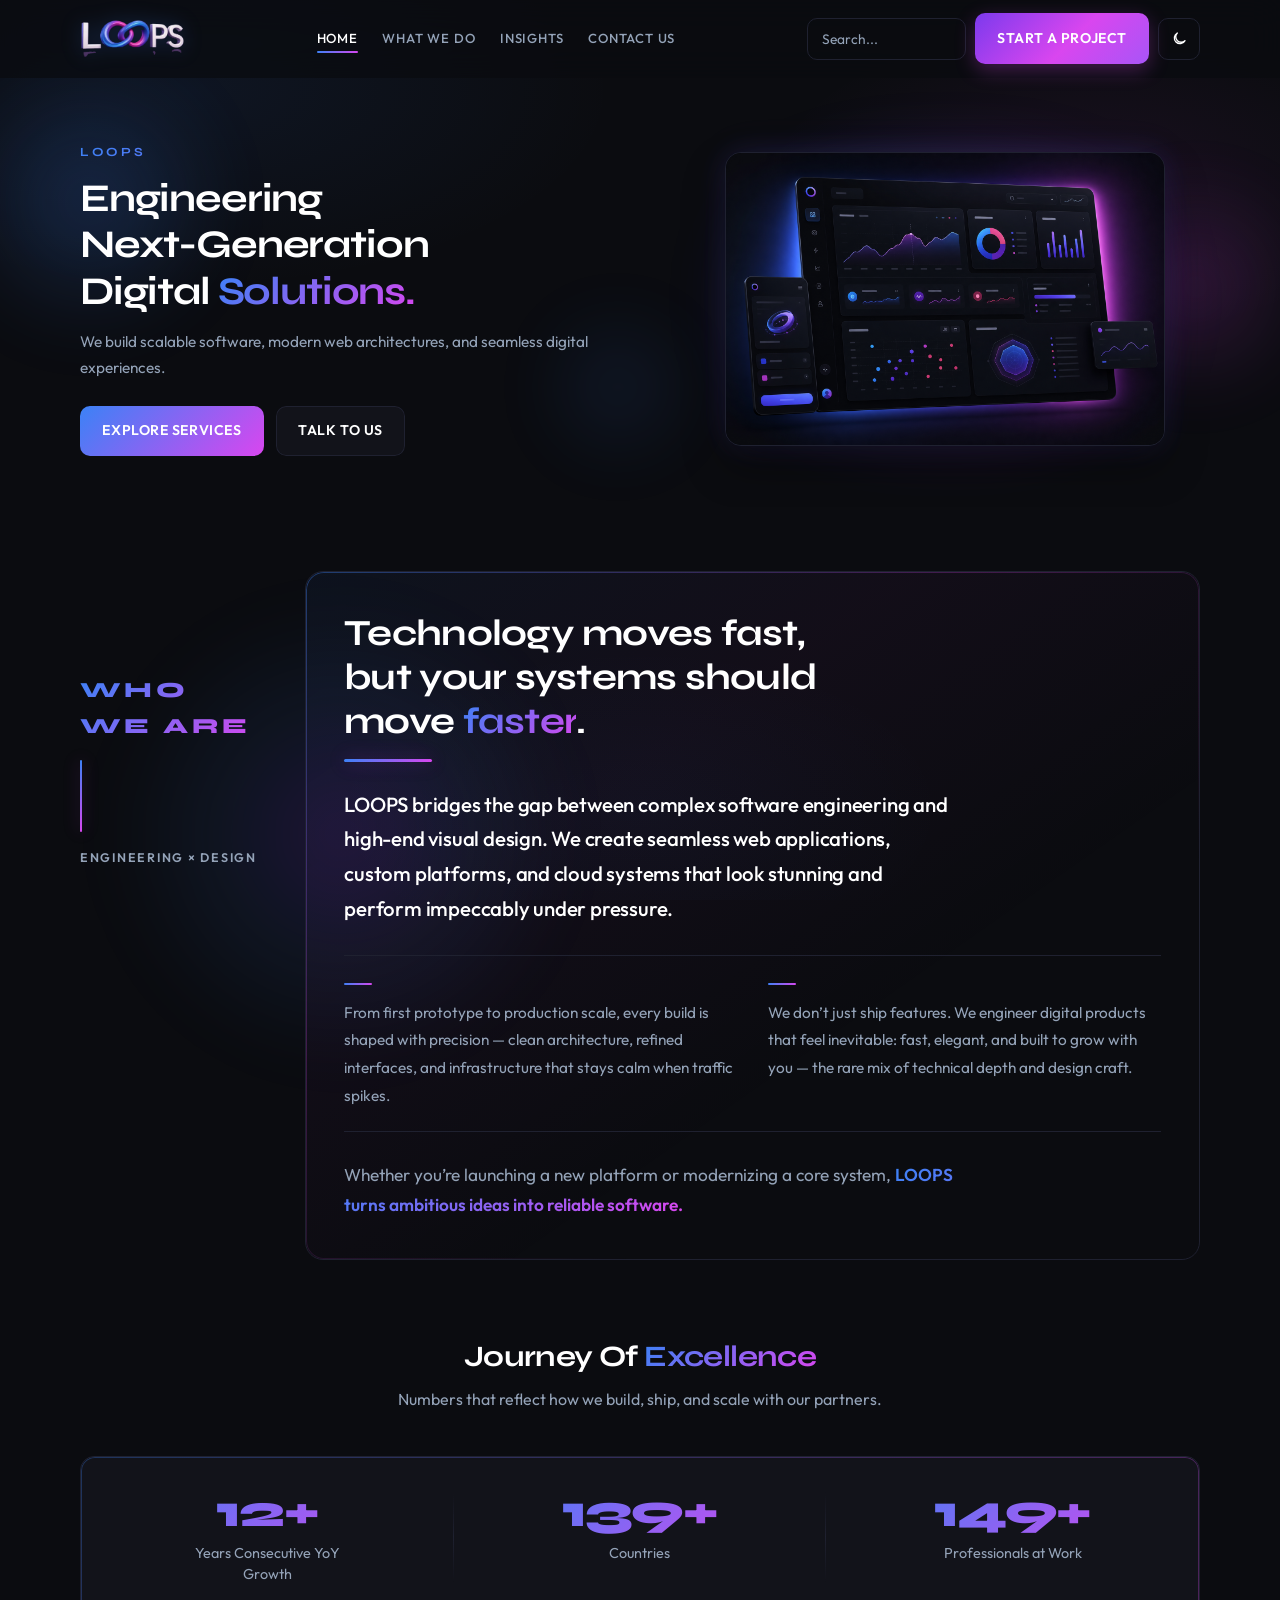
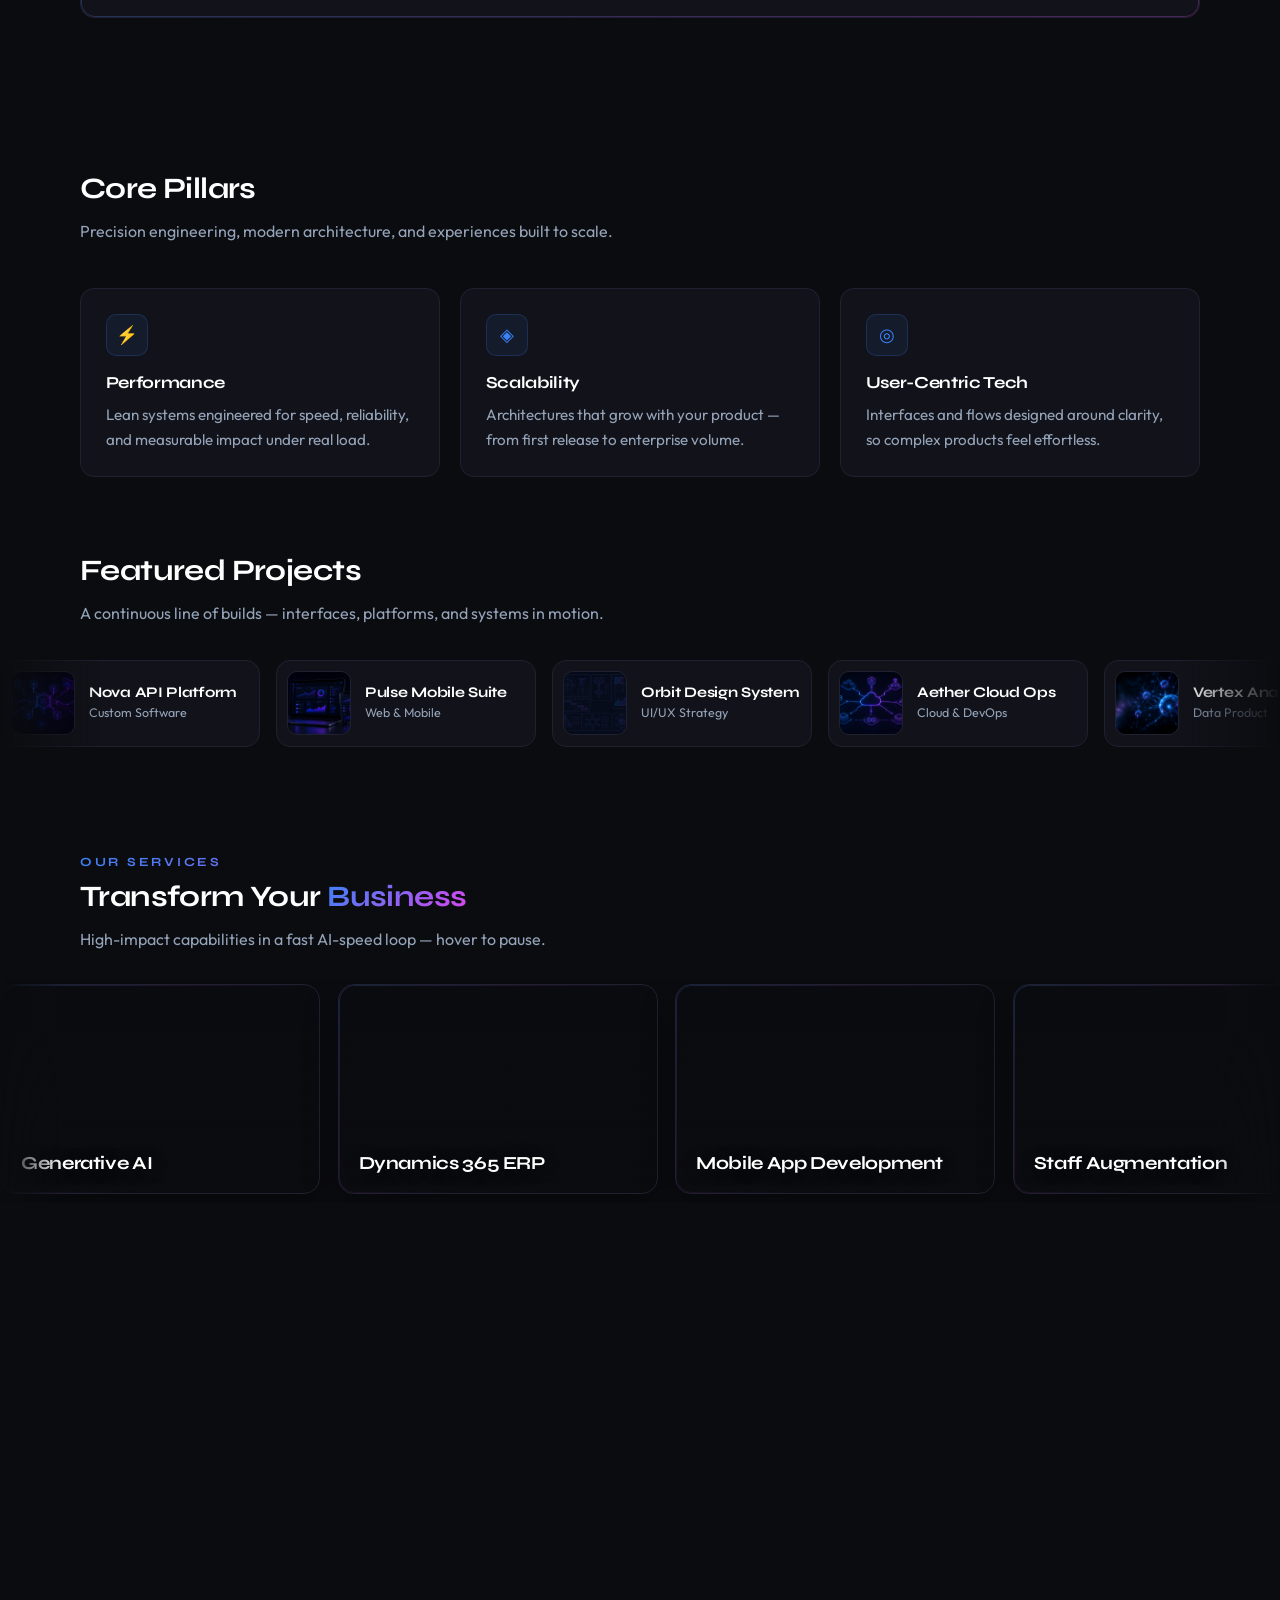
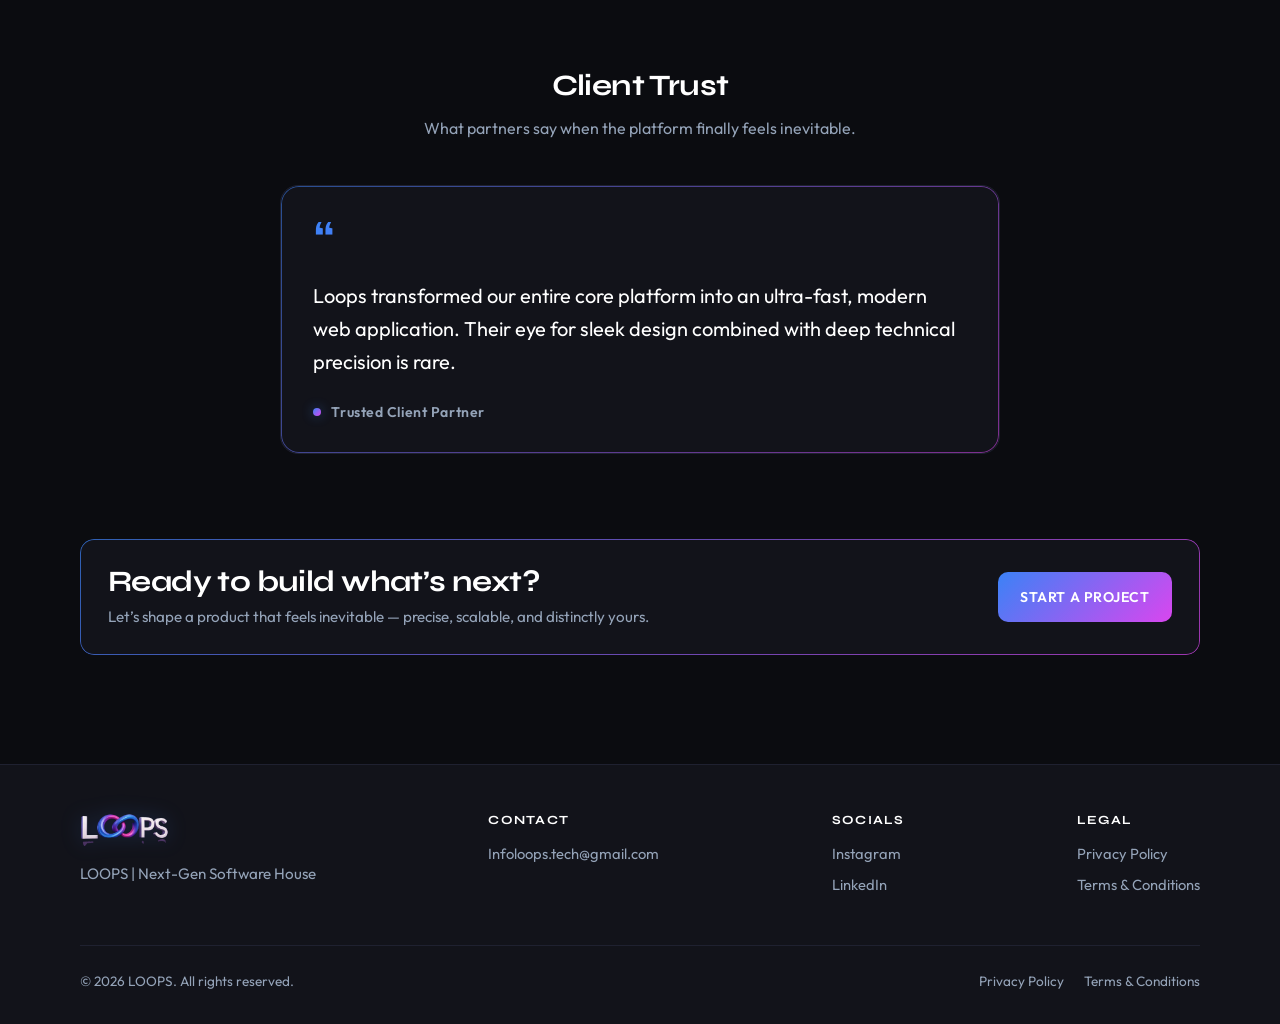
==== index.html @ 1c2f00d0 "Initial commit: LOOPS website with brand UI, pages, and assets. Co-authored-by: Cursor <cursoragent@" ====
<!DOCTYPE html>
<html lang="en">
<head>
  <meta charset="UTF-8" />
  <meta name="viewport" content="width=device-width, initial-scale=1.0" />
  <title>LOOPS | Next-Gen Software House</title>
  <meta name="description" content="LOOPS builds scalable software, modern web architectures, and seamless digital experiences." />
  <link rel="stylesheet" href="css/styles.css" />
  <link rel="icon" href="assets/logo.png?v=2" type="image/png" />
  <script>
    try { if (localStorage.getItem('loops-theme') === 'light') document.documentElement.setAttribute('data-theme', 'light'); } catch (e) {}
  </script>
</head>
<body class="page-home">
  <header class="site-header">
    <div class="nav-inner">
      <a class="logo" href="index.html" aria-label="LOOPS home">
        <img src="assets/logo.png?v=2" alt="LOOPS" />
      </a>
      <nav class="nav-links" aria-label="Primary">
        <a href="index.html" class="active">Home</a>
        <a href="what-we-do.html">What We Do</a>
        <a href="insights.html">Insights</a>
        <a href="contact.html">Contact Us</a>
      </nav>
      <div class="nav-cta">
        <form class="nav-search" role="search" action="insights.html" method="get">
          <label class="visually-hidden" for="site-search">Search</label>
          <input id="site-search" type="search" name="q" placeholder="Search..." autocomplete="off" />
        </form>
        <a class="btn btn-ghost" href="contact.html">Start a Project</a>
        <button class="theme-toggle" type="button" aria-label="Switch color mode" title="Toggle light / dark">
          <span class="theme-icon theme-icon-moon" aria-hidden="true">
            <svg width="16" height="16" viewBox="0 0 24 24" fill="none"><path d="M21 14.5A8.5 8.5 0 1 1 9.5 3a7 7 0 0 0 11.5 11.5Z" stroke="currentColor" stroke-width="2" stroke-linejoin="round"/></svg>
          </span>
          <span class="theme-icon theme-icon-sun" aria-hidden="true">
            <svg width="16" height="16" viewBox="0 0 24 24" fill="none"><circle cx="12" cy="12" r="4" stroke="currentColor" stroke-width="2"/><path d="M12 2v2M12 20v2M4.9 4.9l1.4 1.4M17.7 17.7l1.4 1.4M2 12h2M20 12h2M4.9 19.1l1.4-1.4M17.7 6.3l1.4-1.4" stroke="currentColor" stroke-width="2" stroke-linecap="round"/></svg>
          </span>
        </button>
      </div>
      <button class="nav-toggle" type="button" aria-label="Open menu" aria-expanded="false">
        <span></span><span></span><span></span>
      </button>
    </div>
  </header>

  <main>
    <section class="hero home-hero">
      <div class="hero-orbs" aria-hidden="true">
        <span class="orb orb-a"></span>
        <span class="orb orb-b"></span>
        <span class="orb orb-c"></span>
      </div>

      <div class="container hero-grid">
        <div class="hero-copy">
          <p class="brand-mark anim-item" data-delay="0">LOOPS</p>
          <h1 class="hero-title" aria-label="Engineering Next-Generation Digital Solutions.">
            <span class="line"><span class="word">Engineering</span></span>
            <span class="line"><span class="word">Next-Generation</span></span>
            <span class="line"><span class="word">Digital</span> <span class="word accent">Solutions.</span></span>
          </h1>
          <p class="lead anim-item" data-delay="520">
            We build scalable software, modern web architectures, and seamless digital experiences.
          </p>
          <div class="hero-actions anim-item" data-delay="640">
            <a class="btn btn-primary" href="what-we-do.html">Explore Services</a>
            <a class="btn btn-ghost" href="contact.html">Talk to Us</a>
          </div>
        </div>

        <div class="hero-visual anim-item" data-delay="280" data-float>
          <div class="hero-glow" aria-hidden="true"></div>
          <video
            class="hero-video"
            src="assets/loops-header.mp4"
            autoplay
            muted
            loop
            playsinline
            poster="assets/hero-home.png"
            aria-label="LOOPS product showcase video"
          ></video>
        </div>
      </div>
    </section>

    <section class="section home-intro">
      <div class="intro-glow" aria-hidden="true"></div>
      <div class="container">
        <div class="intro-layout">
          <aside class="intro-side reveal-intro" data-intro="0">
            <p class="intro-eyebrow">Who We Are</p>
            <div class="intro-side-line" aria-hidden="true"></div>
            <p class="intro-side-note">Engineering × Design</p>
          </aside>

          <div class="intro-main reveal-intro" data-intro="1">
            <h2 class="intro-title">
              Technology moves fast, but your systems should move
              <span class="gradient-text">faster</span>.
            </h2>
            <div class="intro-line" aria-hidden="true"></div>

            <p class="intro-lead">
              LOOPS bridges the gap between complex software engineering and high-end visual design.
              We create seamless web applications, custom platforms, and cloud systems that look stunning
              and perform impeccably under pressure.
            </p>

            <div class="intro-split">
              <p>
                From first prototype to production scale, every build is shaped with precision —
                clean architecture, refined interfaces, and infrastructure that stays calm when traffic spikes.
              </p>
              <p>
                We don’t just ship features. We engineer digital products that feel inevitable: fast, elegant,
                and built to grow with you — the rare mix of technical depth and design craft.
              </p>
            </div>

            <p class="intro-close">
              Whether you’re launching a new platform or modernizing a core system,
              <em>LOOPS turns ambitious ideas into reliable software.</em>
            </p>
          </div>
        </div>
      </div>
    </section>

    <section class="section home-stats">
      <div class="container">
        <div class="section-head reveal section-head-center">
          <h2>Journey Of <span class="gradient-text">Excellence</span></h2>
          <p>Numbers that reflect how we build, ship, and scale with our partners.</p>
        </div>
        <div class="stats-row reveal">
          <div class="stat">
            <p class="stat-number"><span class="count-up" data-target="12">0</span>+</p>
            <p class="stat-label">Years Consecutive YoY Growth</p>
          </div>
          <div class="stat">
            <p class="stat-number"><span class="count-up" data-target="140">0</span>+</p>
            <p class="stat-label">Countries</p>
          </div>
          <div class="stat">
            <p class="stat-number"><span class="count-up" data-target="150">0</span>+</p>
            <p class="stat-label">Professionals at Work</p>
          </div>
        </div>
      </div>
    </section>

    <section class="section home-pillars">
      <div class="container">
        <div class="section-head reveal">
          <h2>Core Pillars</h2>
          <p>Precision engineering, modern architecture, and experiences built to scale.</p>
        </div>
        <div class="card-grid">
          <article class="card reveal" data-stagger="0">
            <div class="card-icon" aria-hidden="true">⚡</div>
            <h3>Performance</h3>
            <p>Lean systems engineered for speed, reliability, and measurable impact under real load.</p>
          </article>
          <article class="card reveal" data-stagger="1">
            <div class="card-icon" aria-hidden="true">◈</div>
            <h3>Scalability</h3>
            <p>Architectures that grow with your product — from first release to enterprise volume.</p>
          </article>
          <article class="card reveal" data-stagger="2">
            <div class="card-icon" aria-hidden="true">◎</div>
            <h3>User-Centric Tech</h3>
            <p>Interfaces and flows designed around clarity, so complex products feel effortless.</p>
          </article>
        </div>
      </div>
    </section>

    <section class="section home-projects">
      <div class="container">
        <div class="section-head reveal">
          <h2>Featured Projects</h2>
          <p>A continuous line of builds — interfaces, platforms, and systems in motion.</p>
        </div>
      </div>
      <div class="projects-marquee reveal" aria-label="Featured projects scrolling">
        <div class="marquee-track">
          <article class="project-chip">
            <img src="assets/service-software.png" alt="" />
            <div>
              <h3>Nova API Platform</h3>
              <p>Custom Software</p>
            </div>
          </article>
          <article class="project-chip">
            <img src="assets/service-web-mobile.png" alt="" />
            <div>
              <h3>Pulse Mobile Suite</h3>
              <p>Web &amp; Mobile</p>
            </div>
          </article>
          <article class="project-chip">
            <img src="assets/service-uiux.png" alt="" />
            <div>
              <h3>Orbit Design System</h3>
              <p>UI/UX Strategy</p>
            </div>
          </article>
          <article class="project-chip">
            <img src="assets/service-cloud.png" alt="" />
            <div>
              <h3>Aether Cloud Ops</h3>
              <p>Cloud &amp; DevOps</p>
            </div>
          </article>
          <article class="project-chip">
            <img src="assets/service-ai.png" alt="" />
            <div>
              <h3>Vertex Analytics</h3>
              <p>Data Product</p>
            </div>
          </article>
          <article class="project-chip">
            <img src="assets/service-mobile.png" alt="" />
            <div>
              <h3>Lumen Commerce</h3>
              <p>E-commerce OS</p>
            </div>
          </article>
          <article class="project-chip">
            <img src="assets/service-cloud.png" alt="" />
            <div>
              <h3>Signal Hub</h3>
              <p>Realtime Systems</p>
            </div>
          </article>
          <article class="project-chip">
            <img src="assets/hero-home.png" alt="" />
            <div>
              <h3>Forge Dashboard</h3>
              <p>Product UI</p>
            </div>
          </article>

          <!-- duplicate for seamless loop -->
          <article class="project-chip" aria-hidden="true">
            <img src="assets/service-software.png" alt="" />
            <div>
              <h3>Nova API Platform</h3>
              <p>Custom Software</p>
            </div>
          </article>
          <article class="project-chip" aria-hidden="true">
            <img src="assets/service-web-mobile.png" alt="" />
            <div>
              <h3>Pulse Mobile Suite</h3>
              <p>Web &amp; Mobile</p>
            </div>
          </article>
          <article class="project-chip" aria-hidden="true">
            <img src="assets/service-uiux.png" alt="" />
            <div>
              <h3>Orbit Design System</h3>
              <p>UI/UX Strategy</p>
            </div>
          </article>
          <article class="project-chip" aria-hidden="true">
            <img src="assets/service-cloud.png" alt="" />
            <div>
              <h3>Aether Cloud Ops</h3>
              <p>Cloud &amp; DevOps</p>
            </div>
          </article>
          <article class="project-chip" aria-hidden="true">
            <img src="assets/service-ai.png" alt="" />
            <div>
              <h3>Vertex Analytics</h3>
              <p>Data Product</p>
            </div>
          </article>
          <article class="project-chip" aria-hidden="true">
            <img src="assets/service-mobile.png" alt="" />
            <div>
              <h3>Lumen Commerce</h3>
              <p>E-commerce OS</p>
            </div>
          </article>
          <article class="project-chip" aria-hidden="true">
            <img src="assets/service-cloud.png" alt="" />
            <div>
              <h3>Signal Hub</h3>
              <p>Realtime Systems</p>
            </div>
          </article>
          <article class="project-chip" aria-hidden="true">
            <img src="assets/hero-home.png" alt="" />
            <div>
              <h3>Forge Dashboard</h3>
              <p>Product UI</p>
            </div>
          </article>
        </div>
      </div>
    </section>

    <section class="section home-services">
      <div class="container">
        <div class="section-head reveal">
          <p class="brand-mark" style="margin-bottom: 0.5rem;">Our Services</p>
          <h2>Transform Your <span class="gradient-text">Business</span></h2>
          <p>High-impact capabilities in a fast AI-speed loop — hover to pause.</p>
        </div>
      </div>
      <div class="services-marquee reveal" aria-label="Services scrolling line">
        <div class="services-track">
          <article class="service-tile" style="--img: url('assets/service-ai.png')">
            <h3>Generative AI</h3>
          </article>
          <article class="service-tile" style="--img: url('assets/service-erp.png')">
            <h3>Dynamics 365 ERP</h3>
          </article>
          <article class="service-tile" style="--img: url('assets/service-mobile.png')">
            <h3>Mobile App Development</h3>
          </article>
          <article class="service-tile" style="--img: url('assets/service-staff.png')">
            <h3>Staff Augmentation</h3>
          </article>
          <article class="service-tile" style="--img: url('assets/service-software.png')">
            <h3>Custom Software</h3>
          </article>
          <article class="service-tile" style="--img: url('assets/service-cloud.png')">
            <h3>Cloud &amp; DevOps</h3>
          </article>

          <!-- duplicate for seamless AI-speed loop -->
          <article class="service-tile" style="--img: url('assets/service-ai.png')" aria-hidden="true">
            <h3>Generative AI</h3>
          </article>
          <article class="service-tile" style="--img: url('assets/service-erp.png')" aria-hidden="true">
            <h3>Dynamics 365 ERP</h3>
          </article>
          <article class="service-tile" style="--img: url('assets/service-mobile.png')" aria-hidden="true">
            <h3>Mobile App Development</h3>
          </article>
          <article class="service-tile" style="--img: url('assets/service-staff.png')" aria-hidden="true">
            <h3>Staff Augmentation</h3>
          </article>
          <article class="service-tile" style="--img: url('assets/service-software.png')" aria-hidden="true">
            <h3>Custom Software</h3>
          </article>
          <article class="service-tile" style="--img: url('assets/service-cloud.png')" aria-hidden="true">
            <h3>Cloud &amp; DevOps</h3>
          </article>
        </div>
      </div>
    </section>

    <section class="section home-stack">
      <div class="container">
        <div class="section-head reveal section-head-center">
          <h2>Tech Stack <span class="gradient-text">Loop</span></h2>
          <p>Core tools we ship with — scrolling, interactive, never a boring list.</p>
        </div>
      </div>

      <div class="stack-loop reveal" data-group="Frontend">
        <div class="stack-label">Frontend</div>
        <div class="stack-marquee">
          <div class="stack-track">
            <span class="stack-pill">React</span>
            <span class="stack-pill">Next.js</span>
            <span class="stack-pill">TypeScript</span>
            <span class="stack-pill">Tailwind CSS</span>
            <span class="stack-pill">React</span>
            <span class="stack-pill">Next.js</span>
            <span class="stack-pill">TypeScript</span>
            <span class="stack-pill">Tailwind CSS</span>
            <span class="stack-pill" aria-hidden="true">React</span>
            <span class="stack-pill" aria-hidden="true">Next.js</span>
            <span class="stack-pill" aria-hidden="true">TypeScript</span>
            <span class="stack-pill" aria-hidden="true">Tailwind CSS</span>
            <span class="stack-pill" aria-hidden="true">React</span>
            <span class="stack-pill" aria-hidden="true">Next.js</span>
            <span class="stack-pill" aria-hidden="true">TypeScript</span>
            <span class="stack-pill" aria-hidden="true">Tailwind CSS</span>
          </div>
        </div>
      </div>

      <div class="stack-loop reverse reveal" data-group="Backend">
        <div class="stack-label">Backend</div>
        <div class="stack-marquee">
          <div class="stack-track">
            <span class="stack-pill">Node.js</span>
            <span class="stack-pill">Python</span>
            <span class="stack-pill">PostgreSQL</span>
            <span class="stack-pill">GraphQL</span>
            <span class="stack-pill">Node.js</span>
            <span class="stack-pill">Python</span>
            <span class="stack-pill">PostgreSQL</span>
            <span class="stack-pill">GraphQL</span>
            <span class="stack-pill" aria-hidden="true">Node.js</span>
            <span class="stack-pill" aria-hidden="true">Python</span>
            <span class="stack-pill" aria-hidden="true">PostgreSQL</span>
            <span class="stack-pill" aria-hidden="true">GraphQL</span>
            <span class="stack-pill" aria-hidden="true">Node.js</span>
            <span class="stack-pill" aria-hidden="true">Python</span>
            <span class="stack-pill" aria-hidden="true">PostgreSQL</span>
            <span class="stack-pill" aria-hidden="true">GraphQL</span>
          </div>
        </div>
      </div>

      <div class="stack-loop reveal" data-group="Cloud">
        <div class="stack-label">Cloud &amp; DevOps</div>
        <div class="stack-marquee">
          <div class="stack-track">
            <span class="stack-pill">AWS</span>
            <span class="stack-pill">Docker</span>
            <span class="stack-pill">Kubernetes</span>
            <span class="stack-pill">Vercel</span>
            <span class="stack-pill">AWS</span>
            <span class="stack-pill">Docker</span>
            <span class="stack-pill">Kubernetes</span>
            <span class="stack-pill">Vercel</span>
            <span class="stack-pill" aria-hidden="true">AWS</span>
            <span class="stack-pill" aria-hidden="true">Docker</span>
            <span class="stack-pill" aria-hidden="true">Kubernetes</span>
            <span class="stack-pill" aria-hidden="true">Vercel</span>
            <span class="stack-pill" aria-hidden="true">AWS</span>
            <span class="stack-pill" aria-hidden="true">Docker</span>
            <span class="stack-pill" aria-hidden="true">Kubernetes</span>
            <span class="stack-pill" aria-hidden="true">Vercel</span>
          </div>
        </div>
      </div>
    </section>

    <section class="section home-trust">
      <div class="container">
        <div class="section-head reveal section-head-center">
          <h2>Client Trust</h2>
          <p>What partners say when the platform finally feels inevitable.</p>
        </div>
        <blockquote class="quote-card reveal">
          <div class="quote-mark" aria-hidden="true">“</div>
          <p>
            Loops transformed our entire core platform into an ultra-fast, modern web application.
            Their eye for sleek design combined with deep technical precision is rare.
          </p>
          <footer>
            <span class="quote-dot" aria-hidden="true"></span>
            <cite>Trusted Client Partner</cite>
          </footer>
        </blockquote>
      </div>
    </section>

    <section class="section home-cta">
      <div class="container">
        <div class="cta-banner reveal">
          <div>
            <h2>Ready to build what’s next?</h2>
            <p>Let’s shape a product that feels inevitable — precise, scalable, and distinctly yours.</p>
          </div>
          <a class="btn btn-primary" href="contact.html">Start a Project</a>
        </div>
      </div>
    </section>
  </main>

  <footer class="site-footer">
    <div class="container">
      <div class="footer-top">
        <div class="footer-brand">
          <img src="assets/logo.png?v=2" alt="LOOPS" />
          <p>LOOPS | Next-Gen Software House</p>
        </div>
        <div class="footer-col">
          <h4>Contact</h4>
          <a href="mailto:Infoloops.tech@gmail.com">Infoloops.tech@gmail.com</a>
        </div>
        <div class="footer-col">
          <h4>Socials</h4>
          <a href="https://www.instagram.com/loops.technology/" target="_blank" rel="noopener noreferrer">Instagram</a>
          <a href="#" rel="noopener">LinkedIn</a>
        </div>
        <div class="footer-col">
          <h4>Legal</h4>
          <a href="#">Privacy Policy</a>
          <a href="#">Terms &amp; Conditions</a>
        </div>
      </div>
      <div class="footer-bottom">
        <p>© 2026 LOOPS. All rights reserved.</p>
        <div class="footer-legal">
          <a href="#">Privacy Policy</a>
          <a href="#">Terms &amp; Conditions</a>
        </div>
      </div>
    </div>
  </footer>

  <script src="js/main.js"></script>
</body>
</html>
---- css/styles.css ----
/* LOOPS — Logo-synced design system */
@import url('https://fonts.googleapis.com/css2?family=Outfit:wght@300;400;500;600;700&family=Syne:wght@600;700;800&display=swap');

:root {
  --bg: #0B0C10;
  --surface: #12131A;
  --border: #1F2130;
  --white: #FFFFFF;
  --body: #94A3B8;
  --heading: #FFFFFF;
  --blue: #3B82F6;
  --pink: #D946EF;
  --gradient: linear-gradient(135deg, #3B82F6 0%, #D946EF 100%);
  --gradient-soft: linear-gradient(135deg, rgba(59, 130, 246, 0.35), rgba(217, 70, 239, 0.35));
  --glow-blue: rgba(59, 130, 246, 0.45);
  --glow-pink: rgba(217, 70, 239, 0.4);
  --header-bg: rgba(11, 12, 16, 0.72);
  --header-bg-scrolled: rgba(11, 12, 16, 0.9);
  --input-bg: rgba(11, 12, 16, 0.7);
  --footer-bg: #12131A;
  --footer-text: #94A3B8;
  --footer-heading: #FFFFFF;
  --orb-opacity: 1;
  --font-display: 'Syne', sans-serif;
  --font-body: 'Outfit', sans-serif;
  --nav-h: 78px;
  --radius: 14px;
  --ease: cubic-bezier(0.22, 1, 0.36, 1);
}

html[data-theme="light"] {
  --bg: #F4F6FB;
  --surface: #FFFFFF;
  --border: #D8DEEA;
  --white: #0B0C10;
  --heading: #0B0C10;
  --body: #5B6475;
  --header-bg: rgba(244, 246, 251, 0.82);
  --header-bg-scrolled: rgba(255, 255, 255, 0.94);
  --input-bg: #FFFFFF;
  --footer-bg: #FFFFFF;
  --footer-text: #3F4654;
  --footer-heading: #0B0C10;
  --orb-opacity: 0.45;
  --glow-blue: rgba(59, 130, 246, 0.28);
  --glow-pink: rgba(217, 70, 239, 0.22);
}

*,
*::before,
*::after {
  box-sizing: border-box;
  margin: 0;
  padding: 0;
}

html {
  scroll-behavior: smooth;
}

body {
  font-family: var(--font-body);
  background: var(--bg);
  color: var(--body);
  line-height: 1.65;
  min-height: 100vh;
  overflow-x: hidden;
  -webkit-font-smoothing: antialiased;
  transition: background 0.35s var(--ease), color 0.35s var(--ease);
}

body::before {
  content: '';
  position: fixed;
  inset: 0;
  pointer-events: none;
  z-index: -1;
  opacity: var(--orb-opacity);
  background:
    radial-gradient(ellipse 60% 40% at 15% 10%, rgba(59, 130, 246, 0.08), transparent 55%),
    radial-gradient(ellipse 50% 35% at 85% 20%, rgba(217, 70, 239, 0.07), transparent 50%),
    radial-gradient(ellipse 40% 30% at 50% 90%, rgba(59, 130, 246, 0.04), transparent 60%),
    var(--bg);
}

.visually-hidden {
  position: absolute;
  width: 1px;
  height: 1px;
  padding: 0;
  margin: -1px;
  overflow: hidden;
  clip: rect(0, 0, 0, 0);
  white-space: nowrap;
  border: 0;
}

img {
  max-width: 100%;
  display: block;
}

a {
  color: inherit;
  text-decoration: none;
}

ul {
  list-style: none;
}

.container {
  width: min(1120px, calc(100% - 2.5rem));
  margin-inline: auto;
}

/* —— Typography —— */
h1, h2, h3, h4 {
  font-family: var(--font-display);
  color: var(--heading);
  line-height: 1.15;
  letter-spacing: -0.02em;
}

h1 { font-size: clamp(1.65rem, 3.2vw, 2.35rem); font-weight: 700; }
h2 { font-size: clamp(1.35rem, 2.4vw, 1.85rem); font-weight: 700; }
h3 { font-size: 1.05rem; font-weight: 700; }

.lead {
  font-size: clamp(0.95rem, 1.2vw, 1.05rem);
  color: var(--body);
  max-width: 32rem;
  line-height: 1.7;
}

.gradient-text {
  background: var(--gradient);
  -webkit-background-clip: text;
  background-clip: text;
  color: transparent;
}

.section {
  padding: clamp(3rem, 6vw, 5rem) 0;
}

.section-head {
  margin-bottom: 2.75rem;
  max-width: 36rem;
}

.section-head p {
  margin-top: 0.75rem;
}

.section-head-center {
  text-align: center;
  max-width: 40rem;
  margin-inline: auto;
  margin-bottom: 2.75rem;
}

/* —— Home intro —— */
.home-intro {
  position: relative;
  padding: clamp(2.75rem, 5vw, 4.5rem) 0;
  overflow: hidden;
}

.home-intro.section {
  padding-top: clamp(2.75rem, 5vw, 4.5rem);
  padding-bottom: clamp(2.75rem, 5vw, 4.5rem);
}

.intro-glow {
  position: absolute;
  width: min(480px, 55vw);
  height: min(480px, 55vw);
  left: 8%;
  top: 40%;
  transform: translateY(-50%);
  border-radius: 50%;
  background: radial-gradient(circle, rgba(124, 58, 237, 0.18), rgba(59, 130, 246, 0.08), transparent 70%);
  filter: blur(28px);
  pointer-events: none;
  animation: introPulse 7s ease-in-out infinite;
  z-index: 0;
}

.intro-layout {
  position: relative;
  z-index: 1;
  display: grid;
  grid-template-columns: minmax(130px, 180px) minmax(0, 1fr);
  gap: clamp(1.5rem, 3.5vw, 3rem);
  align-items: start;
  width: 100%;
}

.intro-side {
  position: sticky;
  top: calc(var(--nav-h) + 1.25rem);
  padding-top: 0.25rem;
}

.intro-eyebrow {
  font-family: var(--font-display);
  font-size: clamp(1.05rem, 2vw, 1.35rem);
  font-weight: 800;
  letter-spacing: 0.16em;
  text-transform: uppercase;
  margin-bottom: 1rem;
  background: var(--gradient);
  -webkit-background-clip: text;
  background-clip: text;
  color: transparent;
  text-align: left;
}

.intro-side-line {
  width: 2px;
  height: 72px;
  border-radius: 99px;
  background: var(--gradient);
  margin-bottom: 1rem;
  box-shadow: 0 0 16px rgba(217, 70, 239, 0.35);
}

.intro-side-note {
  font-size: 0.78rem;
  letter-spacing: 0.14em;
  text-transform: uppercase;
  color: var(--body);
  font-weight: 600;
}

.intro-main {
  text-align: left;
  width: 100%;
  max-width: none;
  padding: clamp(1.6rem, 3vw, 2.4rem);
  border-radius: 18px;
  background: linear-gradient(145deg, rgba(59, 130, 246, 0.06), rgba(217, 70, 239, 0.04), transparent 65%);
  border: 1px solid var(--border);
  position: relative;
  isolation: isolate;
}

.intro-main::before {
  content: '';
  position: absolute;
  inset: 0;
  border-radius: inherit;
  padding: 1px;
  background: linear-gradient(145deg, rgba(59, 130, 246, 0.55), rgba(217, 70, 239, 0.35), transparent 70%);
  -webkit-mask: linear-gradient(#fff 0 0) content-box, linear-gradient(#fff 0 0);
  mask: linear-gradient(#fff 0 0) content-box, linear-gradient(#fff 0 0);
  -webkit-mask-composite: xor;
  mask-composite: exclude;
  pointer-events: none;
  opacity: 0.7;
  z-index: -1;
}

.intro-title {
  margin-bottom: 1rem;
  font-size: clamp(1.55rem, 2.9vw, 2.3rem);
  line-height: 1.2;
  text-align: left;
  max-width: 18ch;
}

.intro-line {
  width: 88px;
  height: 3px;
  border-radius: 99px;
  margin: 0 0 1.6rem;
  background: var(--gradient);
  box-shadow: 0 0 18px rgba(217, 70, 239, 0.35);
  transform: scaleX(0);
  transform-origin: left;
  transition: transform 0.9s var(--ease);
}

.home-intro.is-visible .intro-line {
  transform: scaleX(1);
}

.intro-lead {
  font-size: clamp(1.08rem, 1.7vw, 1.28rem);
  line-height: 1.7;
  color: var(--heading);
  font-weight: 500;
  max-width: 38rem;
  margin: 0 0 1.75rem;
  letter-spacing: -0.01em;
}

.intro-split {
  display: grid;
  grid-template-columns: 1fr 1fr;
  gap: 1.5rem 2rem;
  margin-bottom: 1.75rem;
  padding: 1.35rem 0;
  border-top: 1px solid var(--border);
  border-bottom: 1px solid var(--border);
}

.intro-split p {
  margin: 0;
  font-size: clamp(0.95rem, 1.2vw, 1.05rem);
  line-height: 1.8;
  color: var(--body);
  position: relative;
  padding-top: 0.35rem;
}

.intro-split p::before {
  content: '';
  display: block;
  width: 28px;
  height: 2px;
  border-radius: 99px;
  background: var(--gradient);
  margin-bottom: 0.85rem;
}

.intro-close {
  margin: 0;
  font-size: clamp(1rem, 1.35vw, 1.12rem);
  line-height: 1.75;
  color: var(--body);
  max-width: 40rem;
}

.intro-close em {
  font-style: normal;
  font-weight: 600;
  background: var(--gradient);
  -webkit-background-clip: text;
  background-clip: text;
  color: transparent;
}

.reveal-intro {
  opacity: 1;
  transform: none;
}

.home-intro.is-visible .reveal-intro {
  animation: introRise 0.7s var(--ease) both;
}

.home-intro.is-visible .reveal-intro[data-intro="0"] { animation-delay: 0.05s; }
.home-intro.is-visible .reveal-intro[data-intro="1"] { animation-delay: 0.14s; }

@keyframes introRise {
  from {
    opacity: 0;
    transform: translateY(22px);
  }
  to {
    opacity: 1;
    transform: translateY(0);
  }
}

@keyframes introPulse {
  0%, 100% { opacity: 0.5; transform: translateY(-50%) scale(1); }
  50% { opacity: 0.85; transform: translateY(-50%) scale(1.08); }
}

@media (max-width: 760px) {
  .intro-layout {
    grid-template-columns: 1fr;
    gap: 1.25rem;
  }

  .intro-side {
    position: static;
    display: flex;
    align-items: center;
    gap: 0.85rem;
  }

  .intro-side-line {
    width: 48px;
    height: 2px;
    margin: 0;
  }

  .intro-eyebrow {
    margin-bottom: 0;
  }

  .intro-side-note {
    display: none;
  }

  .intro-main {
    padding: 1.35rem 1.2rem;
  }

  .intro-title {
    max-width: none;
  }

  .intro-split {
    grid-template-columns: 1fr;
    gap: 1.25rem;
  }
}

@media (prefers-reduced-motion: reduce) {
  .intro-glow { animation: none; }
  .home-intro.is-visible .reveal-intro {
    animation: none;
  }
  .intro-line { transform: scaleX(1); }
}

/* —— Stats / Journey —— */
.home-stats {
  padding-top: 1rem;
}

.stats-row {
  display: grid;
  grid-template-columns: repeat(3, 1fr);
  gap: 0;
  background: var(--surface);
  border: 1px solid var(--border);
  border-radius: var(--radius);
  overflow: hidden;
  position: relative;
}

.stats-row::before {
  content: '';
  position: absolute;
  inset: 0;
  border-radius: inherit;
  padding: 1px;
  background: linear-gradient(135deg, rgba(59, 130, 246, 0.55), rgba(217, 70, 239, 0.55));
  -webkit-mask: linear-gradient(#fff 0 0) content-box, linear-gradient(#fff 0 0);
  mask: linear-gradient(#fff 0 0) content-box, linear-gradient(#fff 0 0);
  -webkit-mask-composite: xor;
  mask-composite: exclude;
  pointer-events: none;
  opacity: 0.55;
}

.stat {
  text-align: center;
  padding: 2rem 1.25rem;
  position: relative;
}

.stat:not(:last-child)::after {
  content: '';
  position: absolute;
  top: 22%;
  bottom: 22%;
  right: 0;
  width: 1px;
  background: linear-gradient(180deg, transparent, var(--border), transparent);
}

.stat-number {
  font-family: var(--font-display);
  font-size: clamp(2rem, 4vw, 2.85rem);
  font-weight: 800;
  letter-spacing: -0.03em;
  line-height: 1;
  margin-bottom: 0.55rem;
  background: var(--gradient);
  -webkit-background-clip: text;
  background-clip: text;
  color: transparent;
}

.stat-label {
  font-size: 0.9rem;
  color: var(--body);
  max-width: 11rem;
  margin-inline: auto;
  line-height: 1.45;
}

/* —— Header —— */
.site-header {
  position: fixed;
  top: 0;
  left: 0;
  right: 0;
  z-index: 100;
  height: var(--nav-h);
  display: flex;
  align-items: center;
  backdrop-filter: blur(16px);
  background: var(--header-bg);
  border-bottom: 1px solid transparent;
  transition: border-color 0.3s var(--ease), background 0.3s var(--ease);
}

.site-header.scrolled {
  border-bottom-color: var(--border);
  background: var(--header-bg-scrolled);
}

.nav-inner {
  display: flex;
  align-items: center;
  justify-content: space-between;
  gap: 1.5rem;
  width: min(1120px, calc(100% - 2.5rem));
  margin-inline: auto;
}

.logo {
  display: flex;
  align-items: center;
  flex-shrink: 0;
}

.logo img {
  height: 40px;
  width: auto;
  object-fit: contain;
  background: transparent;
  filter: drop-shadow(0 0 10px rgba(59, 130, 246, 0.22));
  transition: filter 0.35s var(--ease), transform 0.35s var(--ease);
}

.logo:hover img {
  filter: drop-shadow(0 0 18px rgba(217, 70, 239, 0.4));
  transform: scale(1.03);
}

.nav-links {
  display: flex;
  align-items: center;
  gap: 0.15rem;
}

.nav-links a {
  font-size: 0.82rem;
  font-weight: 500;
  letter-spacing: 0.06em;
  text-transform: uppercase;
  color: var(--body);
  padding: 0.5rem 0.7rem;
  border-radius: 8px;
  transition: color 0.25s var(--ease);
  position: relative;
}

.nav-links a::after {
  content: '';
  position: absolute;
  left: 0.7rem;
  right: 0.7rem;
  bottom: 0.3rem;
  height: 1.5px;
  border-radius: 2px;
  background: var(--gradient);
  transform: scaleX(0);
  transform-origin: left;
  transition: transform 0.3s var(--ease);
}

.nav-links a:hover,
.nav-links a.active {
  color: var(--heading);
}

.nav-links a:hover::after,
.nav-links a.active::after {
  transform: scaleX(1);
}

.btn {
  display: inline-flex;
  align-items: center;
  justify-content: center;
  gap: 0.5rem;
  font-family: var(--font-body);
  font-size: 0.88rem;
  font-weight: 600;
  letter-spacing: 0.04em;
  text-transform: uppercase;
  border: none;
  cursor: pointer;
  border-radius: 10px;
  padding: 0.85rem 1.4rem;
  transition: transform 0.3s var(--ease), box-shadow 0.3s var(--ease), background 0.3s var(--ease);
}

.btn-primary {
  color: var(--white);
  background: var(--gradient);
  box-shadow: 0 0 0 0 transparent;
}

.btn-primary:hover {
  transform: translateY(-2px);
  box-shadow: 0 8px 28px var(--glow-blue), 0 4px 16px var(--glow-pink);
}

.btn-ghost {
  color: var(--heading);
  background: var(--surface);
  position: relative;
  isolation: isolate;
}

.btn-ghost::before {
  content: '';
  position: absolute;
  inset: 0;
  border-radius: inherit;
  padding: 1px;
  background: var(--border);
  -webkit-mask: linear-gradient(#fff 0 0) content-box, linear-gradient(#fff 0 0);
  mask: linear-gradient(#fff 0 0) content-box, linear-gradient(#fff 0 0);
  -webkit-mask-composite: xor;
  mask-composite: exclude;
  transition: background 0.35s var(--ease), opacity 0.35s var(--ease);
  z-index: -1;
}

.btn-ghost:hover {
  transform: translateY(-2px);
  box-shadow: 0 0 24px rgba(59, 130, 246, 0.2), 0 0 40px rgba(217, 70, 239, 0.12);
}

.btn-ghost:hover::before {
  background: var(--gradient);
}

/* Start a Project — logo purple/pink */
.nav-cta > .btn-ghost {
  color: #FFFFFF;
  background: linear-gradient(135deg, #7C3AED 0%, #D946EF 55%, #A855F7 100%);
  border: none;
  box-shadow: 0 6px 20px rgba(217, 70, 239, 0.28);
}

.nav-cta > .btn-ghost::before {
  display: none;
}

.nav-cta > .btn-ghost:hover {
  transform: translateY(-2px);
  box-shadow: 0 10px 28px rgba(124, 58, 237, 0.4), 0 6px 18px rgba(217, 70, 239, 0.35);
  filter: brightness(1.06);
}

.nav-cta {
  flex-shrink: 0;
  display: flex;
  align-items: center;
  gap: 0.55rem;
}

.nav-search {
  display: flex;
  align-items: center;
  height: 42px;
  padding: 0 0.85rem;
  border-radius: 10px;
  background: transparent;
  border: 1px solid var(--border);
  transition: border-color 0.3s var(--ease), box-shadow 0.3s var(--ease);
}

.nav-search:focus-within {
  border-color: var(--blue);
  box-shadow: 0 0 0 3px rgba(59, 130, 246, 0.12);
}

.nav-search input {
  width: 130px;
  border: none;
  outline: none;
  background: transparent;
  color: var(--heading);
  font-family: var(--font-body);
  font-size: 0.86rem;
}

.nav-search input::placeholder {
  color: var(--body);
}

.nav-search button {
  display: none;
}

.theme-toggle {
  width: 42px;
  height: 42px;
  flex-shrink: 0;
  border-radius: 10px;
  border: 1px solid var(--border);
  background: transparent;
  color: var(--heading);
  cursor: pointer;
  display: grid;
  place-items: center;
  transition: border-color 0.3s var(--ease), color 0.3s var(--ease), background 0.3s var(--ease);
}

.theme-toggle:hover {
  border-color: var(--blue);
  background: rgba(59, 130, 246, 0.08);
}

.theme-icon {
  display: grid;
  place-items: center;
}

.theme-icon-sun { display: none; }

html[data-theme="light"] .theme-icon-moon { display: none; }
html[data-theme="light"] .theme-icon-sun { display: grid; }

.nav-toggle {
  display: none;
  width: 42px;
  height: 42px;
  border-radius: 10px;
  border: 1px solid var(--border);
  background: var(--surface);
  cursor: pointer;
  align-items: center;
  justify-content: center;
  flex-direction: column;
  gap: 5px;
}

.nav-toggle span {
  display: block;
  width: 18px;
  height: 1.5px;
  background: var(--heading);
  transition: transform 0.3s var(--ease), opacity 0.3s;
}

.nav-toggle.open span:nth-child(1) { transform: translateY(6.5px) rotate(45deg); }
.nav-toggle.open span:nth-child(2) { opacity: 0; }
.nav-toggle.open span:nth-child(3) { transform: translateY(-6.5px) rotate(-45deg); }

/* —— Hero —— */
.hero {
  padding-top: calc(var(--nav-h) + clamp(2.5rem, 5vw, 4rem));
  padding-bottom: clamp(2.5rem, 5vw, 4rem);
  min-height: auto;
  display: flex;
  align-items: center;
  position: relative;
}

.home-hero {
  min-height: auto;
  overflow: hidden;
  padding-bottom: clamp(2rem, 4vw, 3.25rem);
}

.hero-orbs {
  position: absolute;
  inset: 0;
  pointer-events: none;
  overflow: hidden;
}

.orb {
  position: absolute;
  border-radius: 50%;
  filter: blur(40px);
  opacity: 0.45;
  animation: orbDrift 12s ease-in-out infinite;
}

.orb-a {
  width: 280px;
  height: 280px;
  background: radial-gradient(circle, rgba(59, 130, 246, 0.55), transparent 70%);
  top: 12%;
  left: -4%;
}

.orb-b {
  width: 220px;
  height: 220px;
  background: radial-gradient(circle, rgba(217, 70, 239, 0.5), transparent 70%);
  top: 35%;
  right: -2%;
  animation-delay: -4s;
  animation-duration: 14s;
}

.orb-c {
  width: 160px;
  height: 160px;
  background: radial-gradient(circle, rgba(59, 130, 246, 0.35), transparent 70%);
  bottom: 8%;
  left: 42%;
  animation-delay: -7s;
  animation-duration: 16s;
}

.hero-grid {
  display: grid;
  grid-template-columns: 1.05fr 0.95fr;
  gap: clamp(1.5rem, 4vw, 3rem);
  align-items: center;
  position: relative;
  z-index: 1;
}

.brand-mark {
  font-family: var(--font-display);
  font-size: 0.78rem;
  font-weight: 700;
  letter-spacing: 0.22em;
  text-transform: uppercase;
  margin-bottom: 0.85rem;
  background: var(--gradient);
  -webkit-background-clip: text;
  background-clip: text;
  color: transparent;
}

.hero-title {
  margin-bottom: 0.9rem;
  font-size: clamp(1.7rem, 3.4vw, 2.45rem);
  font-weight: 700;
  line-height: 1.18;
  letter-spacing: -0.03em;
}

.hero-title .line {
  display: block;
  overflow: hidden;
}

.hero-title .word {
  display: inline-block;
  opacity: 0;
  transform: translateY(110%);
  transition: transform 0.7s var(--ease), opacity 0.7s var(--ease);
}

.hero-title .word.is-in {
  opacity: 1;
  transform: translateY(0);
}

.hero-title .word.accent {
  background: var(--gradient);
  -webkit-background-clip: text;
  background-clip: text;
  color: transparent;
}

.hero .lead {
  margin-bottom: 1.5rem;
}

.hero-actions {
  display: flex;
  flex-wrap: wrap;
  gap: 0.75rem;
}

.anim-item {
  opacity: 0;
  transform: translateY(18px);
  transition: opacity 0.7s var(--ease), transform 0.7s var(--ease);
}

.anim-item.is-in {
  opacity: 1;
  transform: translateY(0);
}

.hero-visual {
  position: relative;
  width: min(100%, 440px);
  margin-inline: auto;
  justify-self: end;
}

.hero-glow {
  position: absolute;
  inset: 12% 8%;
  background: var(--gradient);
  filter: blur(48px);
  opacity: 0.32;
  z-index: 0;
  border-radius: 40%;
  animation: pulseGlow 5s ease-in-out infinite;
}

.hero-visual img,
.hero-visual .hero-video {
  position: relative;
  z-index: 1;
  width: 100%;
  max-height: 320px;
  object-fit: cover;
  object-position: center;
  border-radius: 16px;
  border: 1px solid var(--border);
  box-shadow:
    0 20px 40px rgba(0, 0, 0, 0.4),
    0 0 30px rgba(59, 130, 246, 0.12),
    0 0 40px rgba(217, 70, 239, 0.08);
  transition: transform 0.5s var(--ease), box-shadow 0.5s var(--ease);
  display: block;
  background: #05060a;
}

.hero-visual:hover img,
.hero-visual:hover .hero-video {
  transform: translateY(-6px) scale(1.015);
  box-shadow:
    0 28px 50px rgba(0, 0, 0, 0.45),
    0 0 40px rgba(59, 130, 246, 0.2),
    0 0 50px rgba(217, 70, 239, 0.14);
}

.hero-visual.is-floating img,
.hero-visual.is-floating .hero-video {
  animation: floatY 5.5s ease-in-out infinite;
}

/* —— Cards —— */
.card-grid {
  display: grid;
  grid-template-columns: repeat(3, 1fr);
  gap: 1.25rem;
}

.card-grid.two {
  grid-template-columns: repeat(2, 1fr);
}

.card {
  background: var(--surface);
  border-radius: var(--radius);
  padding: 1.6rem;
  position: relative;
  isolation: isolate;
  transition: transform 0.35s var(--ease), box-shadow 0.35s var(--ease);
}

.card::before {
  content: '';
  position: absolute;
  inset: 0;
  border-radius: inherit;
  padding: 1px;
  background: var(--border);
  -webkit-mask: linear-gradient(#fff 0 0) content-box, linear-gradient(#fff 0 0);
  mask: linear-gradient(#fff 0 0) content-box, linear-gradient(#fff 0 0);
  -webkit-mask-composite: xor;
  mask-composite: exclude;
  transition: background 0.4s var(--ease);
  z-index: -1;
  pointer-events: none;
}

.card:hover {
  transform: translateY(-4px);
  box-shadow: 0 16px 40px rgba(0, 0, 0, 0.35), 0 0 30px rgba(59, 130, 246, 0.12);
}

.card:hover::before {
  background: var(--gradient);
}

.card h3 {
  margin-bottom: 0.55rem;
}

.card p {
  font-size: 0.95rem;
}

.card-icon {
  width: 42px;
  height: 42px;
  border-radius: 10px;
  display: grid;
  place-items: center;
  margin-bottom: 1.1rem;
  background: rgba(59, 130, 246, 0.08);
  border: 1px solid rgba(59, 130, 246, 0.2);
  color: var(--blue);
  font-size: 1.1rem;
  transition: box-shadow 0.35s var(--ease), border-color 0.35s var(--ease);
}

.card:hover .card-icon {
  border-color: transparent;
  box-shadow: 0 0 20px rgba(59, 130, 246, 0.35), 0 0 28px rgba(217, 70, 239, 0.2);
  background: var(--gradient-soft);
  color: var(--white);
}

/* —— Media blocks —— */
.media-block {
  display: grid;
  grid-template-columns: 1fr 1fr;
  gap: clamp(2rem, 5vw, 3.5rem);
  align-items: center;
}

.media-block.reverse .media-copy { order: 2; }
.media-block.reverse .media-frame { order: 1; }

.media-frame {
  position: relative;
}

.media-frame::before {
  content: '';
  position: absolute;
  inset: 10%;
  background: var(--gradient);
  filter: blur(50px);
  opacity: 0.25;
  z-index: 0;
}

.media-frame img {
  position: relative;
  z-index: 1;
  border-radius: 16px;
  border: 1px solid var(--border);
  width: 100%;
  box-shadow: 0 24px 50px rgba(0, 0, 0, 0.4);
}

.media-copy h2 {
  margin-bottom: 0.85rem;
}

.media-copy .lead {
  margin-bottom: 1.5rem;
}

/* —— Featured projects marquee —— */
.home-projects {
  padding-top: 0;
  overflow: hidden;
}

.home-projects .section-head {
  margin-bottom: 1.75rem;
}

.projects-marquee {
  position: relative;
  width: 100%;
  overflow: hidden;
  mask-image: linear-gradient(90deg, transparent, #000 8%, #000 92%, transparent);
  -webkit-mask-image: linear-gradient(90deg, transparent, #000 8%, #000 92%, transparent);
}

.marquee-track {
  display: flex;
  gap: 1rem;
  width: max-content;
  animation: marqueeScroll 38s linear infinite;
  padding: 0.35rem 0 0.75rem;
}

.projects-marquee:hover .marquee-track {
  animation-play-state: paused;
}

.project-chip {
  flex: 0 0 auto;
  width: 260px;
  display: flex;
  align-items: center;
  gap: 0.85rem;
  padding: 0.65rem 0.85rem 0.65rem 0.65rem;
  background: var(--surface);
  border: 1px solid var(--border);
  border-radius: 14px;
  transition: border-color 0.35s var(--ease), box-shadow 0.35s var(--ease), transform 0.35s var(--ease);
}

.project-chip:hover {
  transform: translateY(-3px);
  border-color: transparent;
  box-shadow:
    0 0 0 1px transparent,
    0 12px 28px rgba(0, 0, 0, 0.35),
    0 0 24px rgba(59, 130, 246, 0.18);
  background:
    linear-gradient(var(--surface), var(--surface)) padding-box,
    var(--gradient) border-box;
  border: 1px solid transparent;
}

.project-chip img {
  width: 64px;
  height: 64px;
  object-fit: cover;
  border-radius: 10px;
  flex-shrink: 0;
  border: 1px solid var(--border);
}

.project-chip h3 {
  font-size: 0.92rem;
  margin-bottom: 0.15rem;
  white-space: nowrap;
}

.project-chip p {
  font-size: 0.78rem;
  color: var(--body);
  white-space: nowrap;
}

@keyframes marqueeScroll {
  from { transform: translateX(0); }
  to { transform: translateX(-50%); }
}

@media (prefers-reduced-motion: reduce) {
  .marquee-track {
    animation: none;
    flex-wrap: wrap;
    width: 100%;
    justify-content: center;
    max-width: 1120px;
    margin-inline: auto;
    padding-inline: 1.25rem;
  }

  .project-chip[aria-hidden="true"] {
    display: none;
  }
}

.home-cta {
  padding-top: 0.5rem;
}

/* —— Our Services AI-speed marquee —— */
.home-services {
  padding-top: 0.25rem;
  overflow: hidden;
}

.home-services .section-head {
  margin-bottom: 1.6rem;
}

.services-marquee {
  width: 100%;
  overflow: hidden;
  mask-image: linear-gradient(90deg, transparent, #000 5%, #000 95%, transparent);
  -webkit-mask-image: linear-gradient(90deg, transparent, #000 5%, #000 95%, transparent);
}

.services-track {
  display: flex;
  gap: 1.1rem;
  width: max-content;
  animation: marqueeScroll 14s linear infinite;
  padding: 0.35rem 0 0.6rem;
}

.services-marquee:hover .services-track {
  animation-play-state: paused;
}

.service-tile {
  flex: 0 0 auto;
  width: min(320px, 78vw);
  height: 210px;
  border-radius: 16px;
  overflow: hidden;
  position: relative;
  display: flex;
  align-items: flex-end;
  padding: 1.2rem 1.25rem;
  border: 1px solid var(--border);
  background:
    linear-gradient(180deg, rgba(11, 12, 16, 0.1) 20%, rgba(11, 12, 16, 0.82) 100%),
    var(--img) center / cover no-repeat;
  box-shadow: 0 14px 32px rgba(0, 0, 0, 0.35);
  transition: transform 0.3s var(--ease), box-shadow 0.3s var(--ease), border-color 0.3s var(--ease);
}

.service-tile::after {
  content: '';
  position: absolute;
  inset: 0;
  border-radius: inherit;
  padding: 1px;
  background: linear-gradient(135deg, rgba(59, 130, 246, 0.45), rgba(217, 70, 239, 0.25), transparent 65%);
  -webkit-mask: linear-gradient(#fff 0 0) content-box, linear-gradient(#fff 0 0);
  mask: linear-gradient(#fff 0 0) content-box, linear-gradient(#fff 0 0);
  -webkit-mask-composite: xor;
  mask-composite: exclude;
  pointer-events: none;
  opacity: 0.5;
}

.service-tile:hover {
  transform: translateY(-5px) scale(1.02);
  border-color: rgba(59, 130, 246, 0.4);
  box-shadow:
    0 20px 40px rgba(0, 0, 0, 0.45),
    0 0 28px rgba(59, 130, 246, 0.2);
}

.service-tile h3 {
  position: relative;
  z-index: 1;
  font-size: 1.15rem;
  font-weight: 700;
  color: #FFFFFF;
  text-shadow: 0 2px 14px rgba(0, 0, 0, 0.55);
}

@media (prefers-reduced-motion: reduce) {
  .services-track {
    animation: none;
    flex-wrap: wrap;
    width: 100%;
    max-width: 1120px;
    margin-inline: auto;
    justify-content: center;
    padding-inline: 1.25rem;
  }

  .service-tile[aria-hidden="true"] {
    display: none;
  }
}

/* —— Tech Stack Loop —— */
.home-stack {
  padding-top: 0.5rem;
  overflow: hidden;
}

.home-stack .section-head {
  margin-bottom: 2rem;
}

.stack-loop {
  display: grid;
  grid-template-columns: 140px 1fr;
  gap: 1rem;
  align-items: center;
  width: min(1120px, calc(100% - 2.5rem));
  margin: 0 auto 0.85rem;
}

.stack-label {
  font-family: var(--font-display);
  font-size: 0.78rem;
  font-weight: 700;
  letter-spacing: 0.12em;
  text-transform: uppercase;
  color: var(--white);
}

.stack-marquee {
  overflow: hidden;
  mask-image: linear-gradient(90deg, transparent, #000 6%, #000 94%, transparent);
  -webkit-mask-image: linear-gradient(90deg, transparent, #000 6%, #000 94%, transparent);
}

.stack-track {
  display: flex;
  gap: 0.75rem;
  width: max-content;
  animation: marqueeScroll 28s linear infinite;
}

.stack-loop.reverse .stack-track {
  animation-direction: reverse;
  animation-duration: 32s;
}

.stack-loop:hover .stack-track {
  animation-play-state: paused;
}

.stack-pill {
  flex: 0 0 auto;
  padding: 0.7rem 1.15rem;
  border-radius: 999px;
  font-size: 0.88rem;
  font-weight: 600;
  color: var(--heading);
  background: var(--surface);
  border: 1px solid var(--border);
  cursor: default;
  transition: transform 0.3s var(--ease), border-color 0.3s var(--ease), box-shadow 0.3s var(--ease), background 0.3s var(--ease);
}

.stack-pill:hover {
  transform: translateY(-3px) scale(1.04);
  border-color: transparent;
  background:
    linear-gradient(var(--surface), var(--surface)) padding-box,
    var(--gradient) border-box;
  border: 1px solid transparent;
  box-shadow: 0 0 22px rgba(59, 130, 246, 0.22), 0 0 28px rgba(217, 70, 239, 0.12);
}

/* —— Client Trust / Testimonial —— */
.home-trust {
  padding-top: 1rem;
}

.quote-card {
  position: relative;
  max-width: 720px;
  margin-inline: auto;
  padding: 2.25rem 2rem 1.85rem;
  background: var(--surface);
  border-radius: 18px;
  border: 1px solid var(--border);
  isolation: isolate;
}

.quote-card::before {
  content: '';
  position: absolute;
  inset: 0;
  border-radius: inherit;
  padding: 1px;
  background: var(--gradient);
  -webkit-mask: linear-gradient(#fff 0 0) content-box, linear-gradient(#fff 0 0);
  mask: linear-gradient(#fff 0 0) content-box, linear-gradient(#fff 0 0);
  -webkit-mask-composite: xor;
  mask-composite: exclude;
  opacity: 0.55;
  z-index: -1;
  pointer-events: none;
}

.quote-mark {
  font-family: var(--font-display);
  font-size: 4rem;
  line-height: 0.7;
  background: var(--gradient);
  -webkit-background-clip: text;
  background-clip: text;
  color: transparent;
  margin-bottom: 0.75rem;
}

.quote-card > p {
  font-size: clamp(1.05rem, 2vw, 1.25rem);
  line-height: 1.65;
  color: var(--heading);
  font-weight: 400;
}

.quote-card footer {
  display: flex;
  align-items: center;
  gap: 0.65rem;
  margin-top: 1.4rem;
}

.quote-dot {
  width: 8px;
  height: 8px;
  border-radius: 50%;
  background: var(--gradient);
  box-shadow: 0 0 12px rgba(59, 130, 246, 0.45);
}

.quote-card cite {
  font-style: normal;
  font-size: 0.88rem;
  font-weight: 600;
  letter-spacing: 0.04em;
  color: var(--body);
}

@media (max-width: 640px) {
  .stack-loop {
    grid-template-columns: 1fr;
    gap: 0.45rem;
  }

  .stack-label {
    padding-left: 0.15rem;
  }
}

.cta-banner {
  display: flex;
  align-items: center;
  justify-content: space-between;
  gap: 1.5rem;
  flex-wrap: wrap;
  padding: 1.6rem 1.75rem;
  border-radius: var(--radius);
  background: var(--surface);
  position: relative;
  isolation: isolate;
}

.cta-banner::before {
  content: '';
  position: absolute;
  inset: 0;
  border-radius: inherit;
  padding: 1px;
  background: var(--gradient);
  -webkit-mask: linear-gradient(#fff 0 0) content-box, linear-gradient(#fff 0 0);
  mask: linear-gradient(#fff 0 0) content-box, linear-gradient(#fff 0 0);
  -webkit-mask-composite: xor;
  mask-composite: exclude;
  opacity: 0.7;
  z-index: -1;
  pointer-events: none;
}

.cta-banner h2 {
  margin-bottom: 0.35rem;
}

.cta-banner p {
  max-width: 34rem;
  font-size: 0.95rem;
}

/* —— Service cards —— */
.service-grid {
  display: grid;
  grid-template-columns: repeat(2, 1fr);
  gap: 1.35rem;
}

.service-card {
  background: var(--surface);
  border-radius: var(--radius);
  overflow: hidden;
  position: relative;
  isolation: isolate;
  transition: transform 0.35s var(--ease), box-shadow 0.35s var(--ease);
}

.service-card::before {
  content: '';
  position: absolute;
  inset: 0;
  border-radius: inherit;
  padding: 1px;
  background: var(--border);
  -webkit-mask: linear-gradient(#fff 0 0) content-box, linear-gradient(#fff 0 0);
  mask: linear-gradient(#fff 0 0) content-box, linear-gradient(#fff 0 0);
  -webkit-mask-composite: xor;
  mask-composite: exclude;
  transition: background 0.4s var(--ease);
  z-index: 1;
  pointer-events: none;
}

.service-card:hover {
  transform: translateY(-4px);
  box-shadow: 0 20px 45px rgba(0, 0, 0, 0.4), 0 0 35px rgba(217, 70, 239, 0.12);
}

.service-card:hover::before {
  background: var(--gradient);
}

.service-card img {
  width: 100%;
  aspect-ratio: 16 / 9;
  object-fit: cover;
}

.service-card .body {
  padding: 1.4rem 1.5rem 1.6rem;
}

.service-card h3 {
  margin-bottom: 0.5rem;
}

/* —— What We Do masonry scroll —— */
.services-hero {
  padding-bottom: 1.5rem;
}

.masonry-section {
  padding-bottom: clamp(2rem, 4vw, 3rem);
}

.masonry-scroll {
  display: grid;
  grid-template-columns: repeat(3, 1fr);
  gap: 1.1rem;
  width: min(1120px, calc(100% - 2.5rem));
  margin-inline: auto;
  height: min(72vh, 640px);
  overflow: hidden;
  mask-image: linear-gradient(180deg, transparent, #000 8%, #000 92%, transparent);
  -webkit-mask-image: linear-gradient(180deg, transparent, #000 8%, #000 92%, transparent);
}

.masonry-col {
  overflow: hidden;
  position: relative;
}

.masonry-rail {
  display: flex;
  flex-direction: column;
  gap: 1.1rem;
  will-change: transform;
}

.scroll-up .masonry-rail {
  animation: masonryUp 42s linear infinite;
}

.scroll-down .masonry-rail {
  animation: masonryDown 48s linear infinite;
}

.scroll-up.slow .masonry-rail {
  animation-duration: 55s;
}

.masonry-scroll:hover .masonry-rail {
  animation-play-state: paused;
}

.masonry-card {
  position: relative;
  border-radius: 18px;
  overflow: hidden;
  min-height: 210px;
  padding: 1.25rem 1.3rem;
  display: flex;
  flex-direction: column;
  justify-content: flex-end;
  border: 1px solid var(--border);
  background:
    linear-gradient(180deg, rgba(11, 12, 16, 0.15) 0%, rgba(11, 12, 16, 0.78) 100%),
    var(--img) center / cover no-repeat;
  box-shadow: 0 16px 36px rgba(0, 0, 0, 0.35);
  transition: transform 0.35s var(--ease), box-shadow 0.35s var(--ease), border-color 0.35s var(--ease);
}

.masonry-card.mid { min-height: 250px; }
.masonry-card.tall { min-height: 300px; }

.masonry-card::after {
  content: '';
  position: absolute;
  inset: 0;
  border-radius: inherit;
  padding: 1px;
  background: linear-gradient(145deg, rgba(59, 130, 246, 0.35), rgba(217, 70, 239, 0.15), transparent 60%);
  -webkit-mask: linear-gradient(#fff 0 0) content-box, linear-gradient(#fff 0 0);
  mask: linear-gradient(#fff 0 0) content-box, linear-gradient(#fff 0 0);
  -webkit-mask-composite: xor;
  mask-composite: exclude;
  pointer-events: none;
  opacity: 0.55;
}

.masonry-card:hover {
  transform: translateY(-4px) scale(1.01);
  box-shadow:
    0 22px 44px rgba(0, 0, 0, 0.45),
    0 0 28px rgba(59, 130, 246, 0.18);
  border-color: rgba(59, 130, 246, 0.35);
}

.masonry-tag {
  position: relative;
  z-index: 1;
  font-family: var(--font-display);
  font-size: 1.15rem;
  font-weight: 700;
  color: #FFFFFF;
  margin-bottom: 0.45rem;
  text-shadow: 0 2px 12px rgba(0, 0, 0, 0.45);
}

.masonry-card h3 {
  position: relative;
  z-index: 1;
  font-family: var(--font-body);
  font-size: 0.95rem;
  font-weight: 500;
  line-height: 1.4;
  letter-spacing: 0;
  color: rgba(255, 255, 255, 0.92);
  text-shadow: 0 2px 14px rgba(0, 0, 0, 0.5);
}

@keyframes masonryUp {
  from { transform: translateY(0); }
  to { transform: translateY(-50%); }
}

@keyframes masonryDown {
  from { transform: translateY(-50%); }
  to { transform: translateY(0); }
}

@media (prefers-reduced-motion: reduce) {
  .masonry-rail {
    animation: none !important;
  }

  .masonry-scroll {
    height: auto;
    mask-image: none;
    -webkit-mask-image: none;
  }

  .masonry-card[aria-hidden="true"] {
    display: none;
  }
}

/* —— Insights —— */
.insight-grid {
  display: grid;
  grid-template-columns: repeat(3, 1fr);
  gap: 1.25rem;
}

.insight-card {
  background: var(--surface);
  border-radius: var(--radius);
  overflow: hidden;
  position: relative;
  isolation: isolate;
  display: flex;
  flex-direction: column;
  transition: transform 0.35s var(--ease), box-shadow 0.35s var(--ease);
}

.insight-card::before {
  content: '';
  position: absolute;
  inset: 0;
  border-radius: inherit;
  padding: 1px;
  background: var(--border);
  -webkit-mask: linear-gradient(#fff 0 0) content-box, linear-gradient(#fff 0 0);
  mask: linear-gradient(#fff 0 0) content-box, linear-gradient(#fff 0 0);
  -webkit-mask-composite: xor;
  mask-composite: exclude;
  transition: background 0.4s var(--ease);
  z-index: 1;
  pointer-events: none;
}

.insight-card:hover {
  transform: translateY(-4px);
  box-shadow: 0 18px 40px rgba(0, 0, 0, 0.35), 0 0 30px rgba(59, 130, 246, 0.15);
}

.insight-card:hover::before {
  background: var(--gradient);
}

.insight-card img,
.insight-media {
  width: 100%;
  aspect-ratio: 16 / 10;
  object-fit: cover;
}

.insight-media {
  background:
    radial-gradient(ellipse at 30% 20%, rgba(59, 130, 246, 0.22), transparent 55%),
    radial-gradient(ellipse at 80% 70%, rgba(217, 70, 239, 0.16), transparent 50%),
    linear-gradient(145deg, #12131A 0%, #0B0C10 100%);
  border-bottom: 1px solid var(--border);
}

.insight-media.media-b {
  background:
    radial-gradient(ellipse at 70% 25%, rgba(217, 70, 239, 0.2), transparent 55%),
    radial-gradient(ellipse at 20% 80%, rgba(59, 130, 246, 0.14), transparent 50%),
    linear-gradient(145deg, #12131A 0%, #0B0C10 100%);
}

.insight-media.media-c {
  background:
    radial-gradient(ellipse at 50% 40%, rgba(59, 130, 246, 0.18), transparent 50%),
    radial-gradient(ellipse at 40% 90%, rgba(217, 70, 239, 0.12), transparent 55%),
    linear-gradient(145deg, #12131A 0%, #0B0C10 100%);
}

.insight-card .body {
  padding: 1.25rem 1.35rem 1.5rem;
  flex: 1;
  display: flex;
  flex-direction: column;
}

.insight-meta {
  font-size: 0.75rem;
  letter-spacing: 0.08em;
  text-transform: uppercase;
  color: var(--blue);
  margin-bottom: 0.55rem;
}

.insight-card h3 {
  font-size: 1.05rem;
  margin-bottom: 0.55rem;
}

.insight-card .read {
  margin-top: auto;
  padding-top: 1rem;
  font-size: 0.85rem;
  font-weight: 600;
  background: var(--gradient);
  -webkit-background-clip: text;
  background-clip: text;
  color: transparent;
}

/* —— Contact —— */
.contact-layout {
  display: grid;
  grid-template-columns: 1.1fr 0.9fr;
  gap: clamp(2rem, 5vw, 3.5rem);
  align-items: start;
}

.contact-form {
  background: var(--surface);
  border: 1px solid var(--border);
  border-radius: var(--radius);
  padding: clamp(1.5rem, 3vw, 2rem);
}

.form-row {
  margin-bottom: 1.15rem;
}

.form-row label {
  display: block;
  font-size: 0.8rem;
  font-weight: 500;
  letter-spacing: 0.05em;
  text-transform: uppercase;
  color: var(--body);
  margin-bottom: 0.45rem;
}

.form-row input,
.form-row textarea {
  width: 100%;
  font-family: var(--font-body);
  font-size: 1rem;
  color: var(--heading);
  background: var(--input-bg);
  border: 1px solid var(--border);
  border-radius: 10px;
  padding: 0.85rem 1rem;
  outline: none;
  transition: border-color 0.3s var(--ease), box-shadow 0.3s var(--ease);
}

.form-row textarea {
  min-height: 140px;
  resize: vertical;
}

.form-row input:focus,
.form-row textarea:focus {
  border-color: var(--blue);
  box-shadow: 0 0 0 3px rgba(59, 130, 246, 0.15), 0 0 24px rgba(59, 130, 246, 0.25);
}

.contact-info {
  padding-top: 0.5rem;
}

.contact-info h2 {
  margin-bottom: 0.75rem;
}

.contact-info .lead {
  margin-bottom: 2rem;
}

.info-item {
  margin-bottom: 1.5rem;
}

.info-item span {
  display: block;
  font-size: 0.75rem;
  letter-spacing: 0.08em;
  text-transform: uppercase;
  color: var(--body);
  margin-bottom: 0.3rem;
}

.info-item a,
.info-item p {
  color: var(--white);
  font-size: 1.05rem;
  font-weight: 500;
}

.info-item a:hover {
  background: var(--gradient);
  -webkit-background-clip: text;
  background-clip: text;
  color: transparent;
}

/* —— Page hero (inner) —— */
.page-hero {
  padding-top: calc(var(--nav-h) + clamp(3rem, 6vw, 4.5rem));
  padding-bottom: clamp(2.5rem, 5vw, 3.5rem);
}

.page-hero h1 {
  margin-bottom: 0.85rem;
}

/* —— Footer —— */
.site-footer {
  border-top: 1px solid var(--border);
  padding: 3rem 0 2rem;
  margin-top: 2rem;
  background: var(--footer-bg);
  color: var(--footer-text);
}

.footer-top {
  display: flex;
  flex-wrap: wrap;
  justify-content: space-between;
  gap: 2rem;
  margin-bottom: 2.5rem;
}

.footer-brand {
  max-width: 280px;
}

.footer-brand img {
  height: 34px;
  width: auto;
  margin-bottom: 0.85rem;
  background: transparent;
  filter: drop-shadow(0 0 10px rgba(59, 130, 246, 0.2));
}

.footer-brand p {
  font-size: 0.95rem;
  color: var(--footer-text);
}

.footer-col h4 {
  font-size: 0.78rem;
  letter-spacing: 0.1em;
  text-transform: uppercase;
  color: var(--footer-heading);
  margin-bottom: 0.9rem;
}

.footer-col a,
.footer-col p {
  display: block;
  font-size: 0.92rem;
  color: var(--footer-text);
  margin-bottom: 0.45rem;
  transition: color 0.25s var(--ease);
}

.footer-col a:hover {
  color: var(--pink);
}

.footer-bottom {
  padding-top: 1.5rem;
  border-top: 1px solid var(--border);
  display: flex;
  flex-wrap: wrap;
  justify-content: space-between;
  gap: 0.75rem;
  font-size: 0.85rem;
  color: var(--footer-text);
}

.footer-legal {
  display: flex;
  gap: 1.25rem;
}

.footer-legal a {
  color: var(--footer-text);
  transition: color 0.25s var(--ease);
}

.footer-legal a:hover {
  color: var(--pink);
}

/* —— Reveal motion —— */
.reveal {
  opacity: 0;
  transform: translateY(22px);
  transition: opacity 0.7s var(--ease), transform 0.7s var(--ease);
}

.reveal.visible {
  opacity: 1;
  transform: translateY(0);
}

.reveal[data-stagger="1"] { transition-delay: 0.1s; }
.reveal[data-stagger="2"] { transition-delay: 0.2s; }
.reveal[data-stagger="3"] { transition-delay: 0.3s; }

@keyframes fadeUp {
  from { opacity: 0; transform: translateY(20px); }
  to { opacity: 1; transform: translateY(0); }
}

@keyframes fadeIn {
  from { opacity: 0; }
  to { opacity: 1; }
}

@keyframes pulseGlow {
  0%, 100% { opacity: 0.28; transform: scale(1); }
  50% { opacity: 0.42; transform: scale(1.05); }
}

@keyframes floatY {
  0%, 100% { transform: translateY(0); }
  50% { transform: translateY(-10px); }
}

@keyframes orbDrift {
  0%, 100% { transform: translate(0, 0) scale(1); }
  50% { transform: translate(24px, -18px) scale(1.08); }
}

/* —— Responsive —— */
@media (max-width: 1100px) {
  .nav-search input {
    width: 100px;
  }
}

@media (max-width: 960px) {
  .hero-grid,
  .media-block,
  .media-block.reverse,
  .contact-layout {
    grid-template-columns: 1fr;
  }

  .media-block.reverse .media-copy,
  .media-block.reverse .media-frame {
    order: unset;
  }

  .card-grid,
  .insight-grid {
    grid-template-columns: 1fr 1fr;
  }

  .masonry-scroll {
    grid-template-columns: 1fr 1fr;
    height: min(70vh, 560px);
  }

  .masonry-col:nth-child(3) {
    display: none;
  }

  .hero-visual {
    justify-self: center;
    width: min(100%, 380px);
    order: -1;
  }

  .home-hero {
    min-height: auto;
    padding-top: calc(var(--nav-h) + 2rem);
  }

  .nav-links,
  .nav-cta {
    display: none;
  }

  .nav-toggle {
    display: flex;
  }

  .nav-cta.open {
    display: flex;
    flex-wrap: wrap;
    align-items: center;
    position: absolute;
    top: calc(var(--nav-h) + 12.5rem);
    left: 1.25rem;
    right: 1.25rem;
    gap: 0.55rem;
  }

  .nav-cta.open .nav-search {
    flex: 1 1 100%;
  }

  .nav-cta.open .nav-search input {
    width: 100%;
  }

  .nav-cta.open .btn {
    flex: 1;
  }

  .nav-links.open {
    display: flex;
    flex-direction: column;
    position: absolute;
    top: var(--nav-h);
    left: 0;
    right: 0;
    background: var(--header-bg-scrolled);
    border-bottom: 1px solid var(--border);
    padding: 1rem 1.25rem 1.5rem;
    gap: 0.25rem;
    backdrop-filter: blur(16px);
  }
}

@media (max-width: 640px) {
  .card-grid,
  .card-grid.two,
  .service-grid,
  .insight-grid {
    grid-template-columns: 1fr;
  }

  .masonry-scroll {
    grid-template-columns: 1fr;
    height: min(68vh, 520px);
  }

  .masonry-col:nth-child(2),
  .masonry-col:nth-child(3) {
    display: none;
  }

  .masonry-col:nth-child(1) {
    display: block;
  }

  .stats-row {
    grid-template-columns: 1fr;
  }

  .stat:not(:last-child)::after {
    top: auto;
    bottom: 0;
    left: 18%;
    right: 18%;
    width: auto;
    height: 1px;
    background: linear-gradient(90deg, transparent, var(--border), transparent);
  }

  .footer-top {
    flex-direction: column;
  }

  .hero-actions {
    flex-direction: column;
  }

  .hero-actions .btn {
    width: 100%;
  }
}
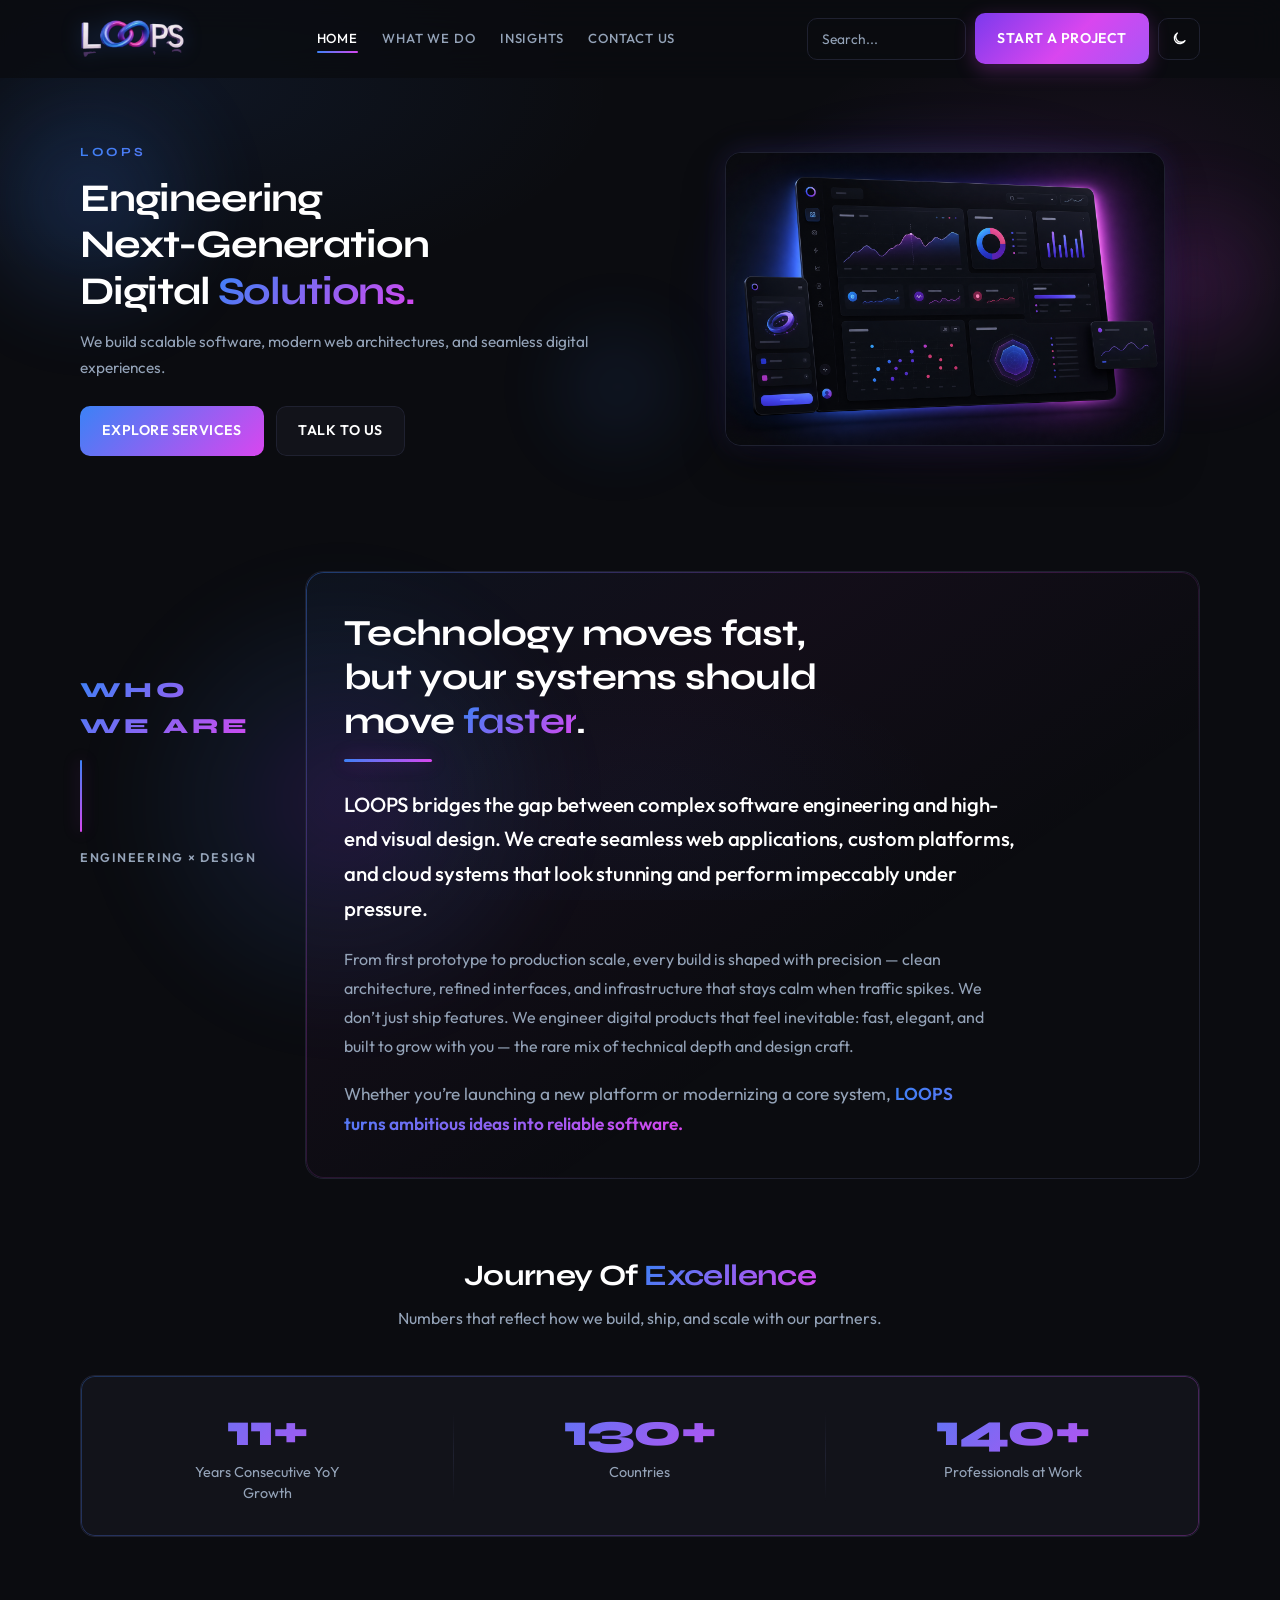
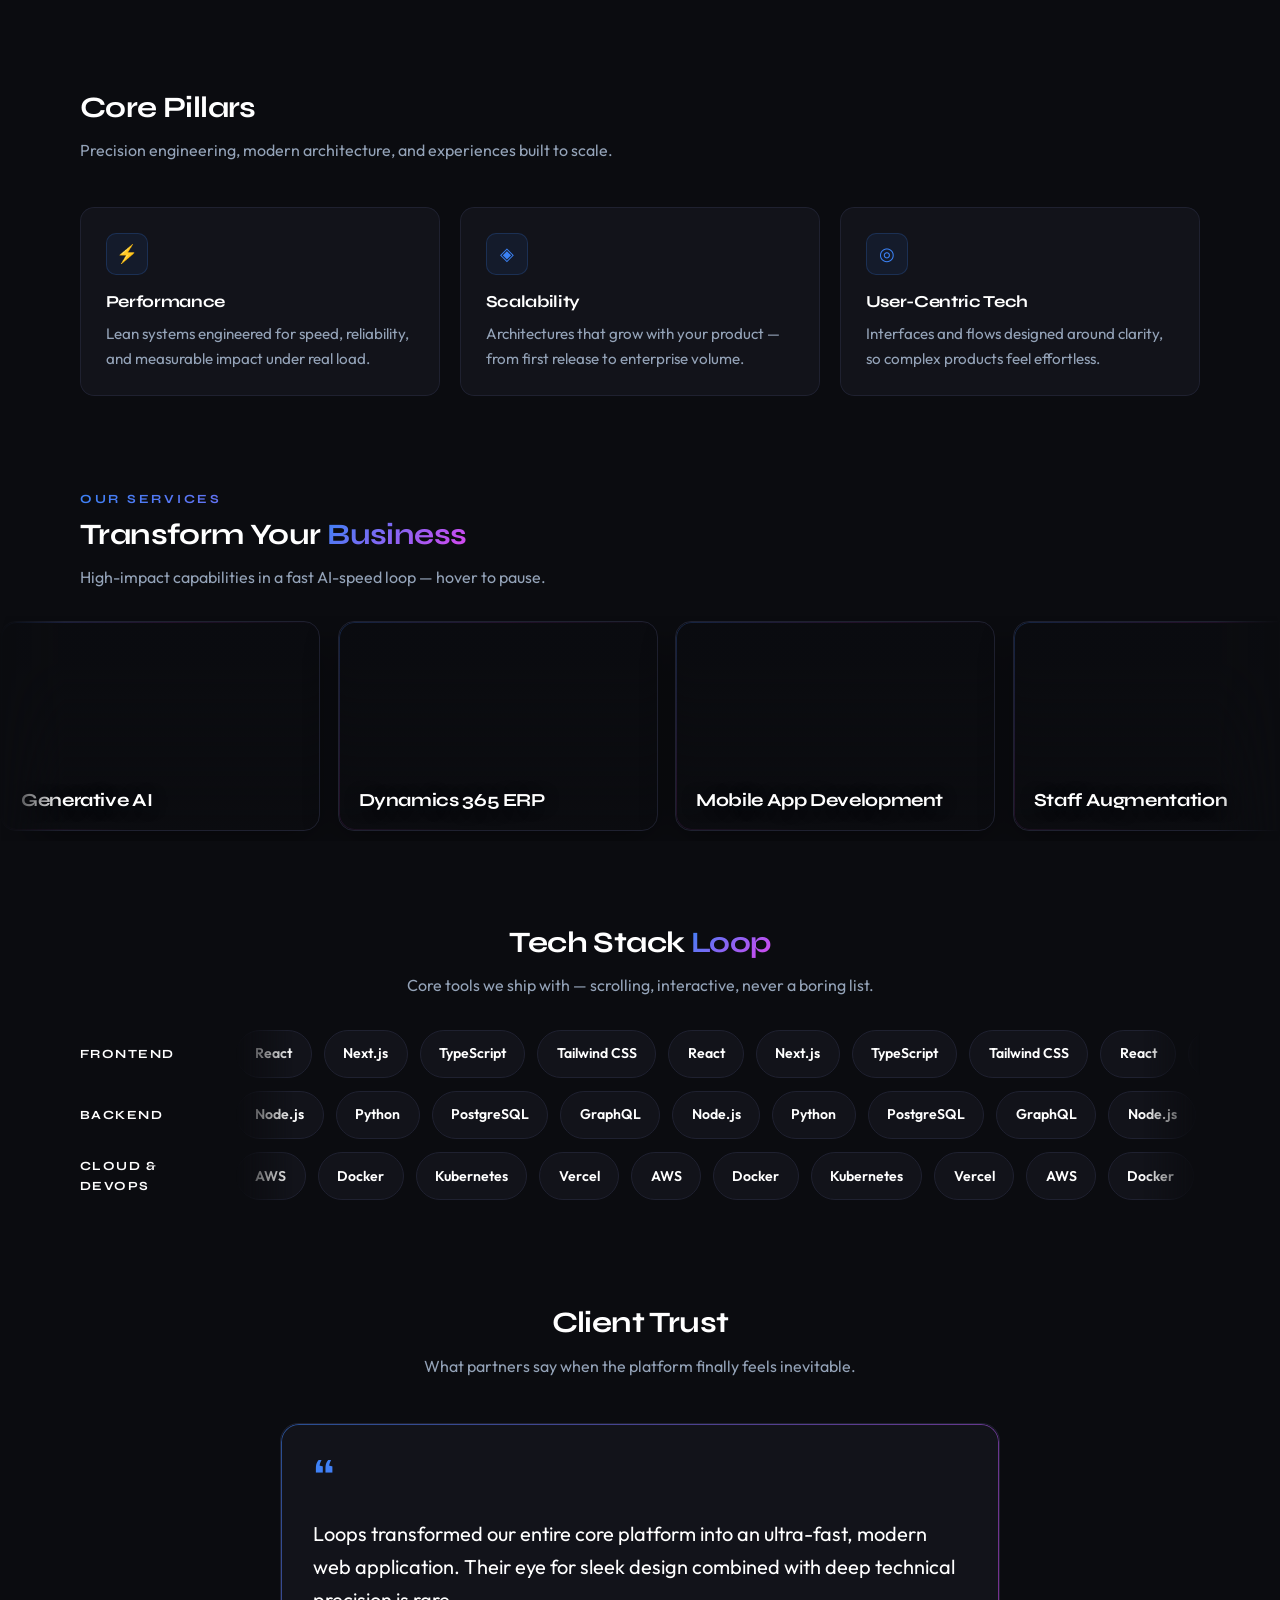
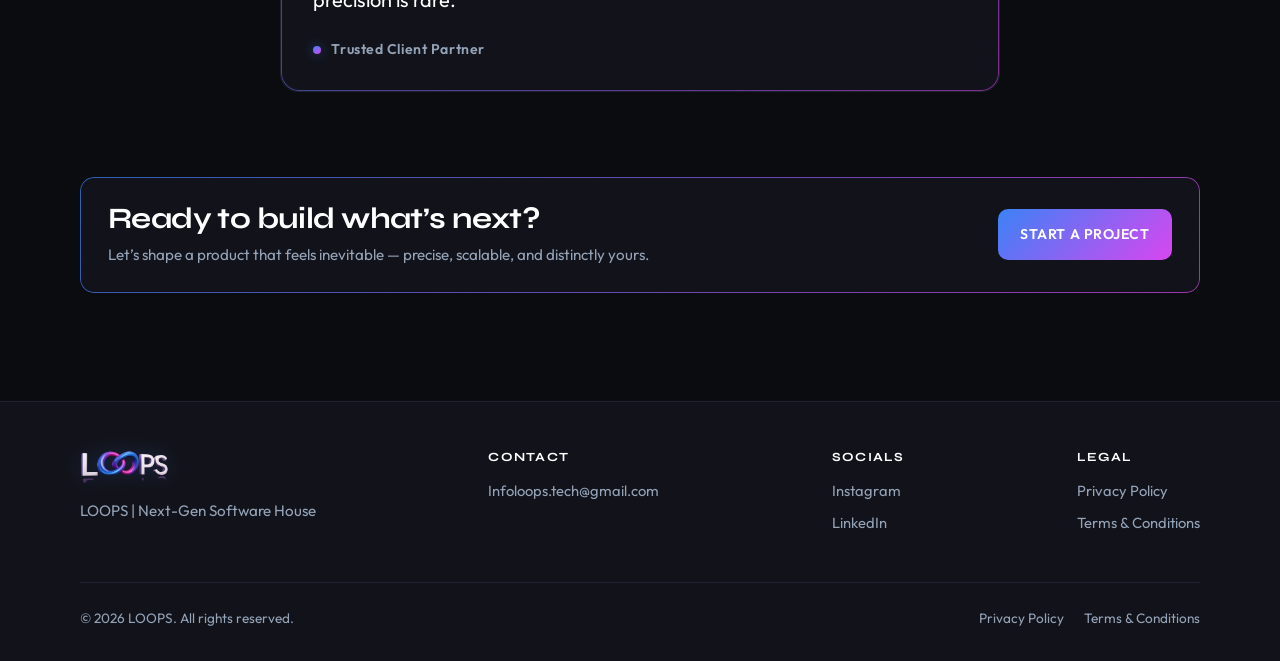
==== commit 88ca9077: "Simplify home intro and remove Featured Projects section. Co-authored-by: Cursor <cursoragent@cursor" ====
--- a/index.html
+++ b/index.html
@@ -5,7 +5,7 @@
   <meta name="viewport" content="width=device-width, initial-scale=1.0" />
   <title>LOOPS | Next-Gen Software House</title>
   <meta name="description" content="LOOPS builds scalable software, modern web architectures, and seamless digital experiences." />
-  <link rel="stylesheet" href="css/styles.css" />
+  <link rel="stylesheet" href="css/styles.css?v=3" />
   <link rel="icon" href="assets/logo.png?v=2" type="image/png" />
   <script>
     try { if (localStorage.getItem('loops-theme') === 'light') document.documentElement.setAttribute('data-theme', 'light'); } catch (e) {}
@@ -108,16 +108,12 @@
               and perform impeccably under pressure.
             </p>
 
-            <div class="intro-split">
-              <p>
-                From first prototype to production scale, every build is shaped with precision —
-                clean architecture, refined interfaces, and infrastructure that stays calm when traffic spikes.
-              </p>
-              <p>
-                We don’t just ship features. We engineer digital products that feel inevitable: fast, elegant,
-                and built to grow with you — the rare mix of technical depth and design craft.
-              </p>
-            </div>
+            <p class="intro-body">
+              From first prototype to production scale, every build is shaped with precision —
+              clean architecture, refined interfaces, and infrastructure that stays calm when traffic spikes.
+              We don’t just ship features. We engineer digital products that feel inevitable: fast, elegant,
+              and built to grow with you — the rare mix of technical depth and design craft.
+            </p>
 
             <p class="intro-close">
               Whether you’re launching a new platform or modernizing a core system,
@@ -172,133 +168,6 @@
             <div class="card-icon" aria-hidden="true">◎</div>
             <h3>User-Centric Tech</h3>
             <p>Interfaces and flows designed around clarity, so complex products feel effortless.</p>
-          </article>
-        </div>
-      </div>
-    </section>
-
-    <section class="section home-projects">
-      <div class="container">
-        <div class="section-head reveal">
-          <h2>Featured Projects</h2>
-          <p>A continuous line of builds — interfaces, platforms, and systems in motion.</p>
-        </div>
-      </div>
-      <div class="projects-marquee reveal" aria-label="Featured projects scrolling">
-        <div class="marquee-track">
-          <article class="project-chip">
-            <img src="assets/service-software.png" alt="" />
-            <div>
-              <h3>Nova API Platform</h3>
-              <p>Custom Software</p>
-            </div>
-          </article>
-          <article class="project-chip">
-            <img src="assets/service-web-mobile.png" alt="" />
-            <div>
-              <h3>Pulse Mobile Suite</h3>
-              <p>Web &amp; Mobile</p>
-            </div>
-          </article>
-          <article class="project-chip">
-            <img src="assets/service-uiux.png" alt="" />
-            <div>
-              <h3>Orbit Design System</h3>
-              <p>UI/UX Strategy</p>
-            </div>
-          </article>
-          <article class="project-chip">
-            <img src="assets/service-cloud.png" alt="" />
-            <div>
-              <h3>Aether Cloud Ops</h3>
-              <p>Cloud &amp; DevOps</p>
-            </div>
-          </article>
-          <article class="project-chip">
-            <img src="assets/service-ai.png" alt="" />
-            <div>
-              <h3>Vertex Analytics</h3>
-              <p>Data Product</p>
-            </div>
-          </article>
-          <article class="project-chip">
-            <img src="assets/service-mobile.png" alt="" />
-            <div>
-              <h3>Lumen Commerce</h3>
-              <p>E-commerce OS</p>
-            </div>
-          </article>
-          <article class="project-chip">
-            <img src="assets/service-cloud.png" alt="" />
-            <div>
-              <h3>Signal Hub</h3>
-              <p>Realtime Systems</p>
-            </div>
-          </article>
-          <article class="project-chip">
-            <img src="assets/hero-home.png" alt="" />
-            <div>
-              <h3>Forge Dashboard</h3>
-              <p>Product UI</p>
-            </div>
-          </article>
-
-          <!-- duplicate for seamless loop -->
-          <article class="project-chip" aria-hidden="true">
-            <img src="assets/service-software.png" alt="" />
-            <div>
-              <h3>Nova API Platform</h3>
-              <p>Custom Software</p>
-            </div>
-          </article>
-          <article class="project-chip" aria-hidden="true">
-            <img src="assets/service-web-mobile.png" alt="" />
-            <div>
-              <h3>Pulse Mobile Suite</h3>
-              <p>Web &amp; Mobile</p>
-            </div>
-          </article>
-          <article class="project-chip" aria-hidden="true">
-            <img src="assets/service-uiux.png" alt="" />
-            <div>
-              <h3>Orbit Design System</h3>
-              <p>UI/UX Strategy</p>
-            </div>
-          </article>
-          <article class="project-chip" aria-hidden="true">
-            <img src="assets/service-cloud.png" alt="" />
-            <div>
-              <h3>Aether Cloud Ops</h3>
-              <p>Cloud &amp; DevOps</p>
-            </div>
-          </article>
-          <article class="project-chip" aria-hidden="true">
-            <img src="assets/service-ai.png" alt="" />
-            <div>
-              <h3>Vertex Analytics</h3>
-              <p>Data Product</p>
-            </div>
-          </article>
-          <article class="project-chip" aria-hidden="true">
-            <img src="assets/service-mobile.png" alt="" />
-            <div>
-              <h3>Lumen Commerce</h3>
-              <p>E-commerce OS</p>
-            </div>
-          </article>
-          <article class="project-chip" aria-hidden="true">
-            <img src="assets/service-cloud.png" alt="" />
-            <div>
-              <h3>Signal Hub</h3>
-              <p>Realtime Systems</p>
-            </div>
-          </article>
-          <article class="project-chip" aria-hidden="true">
-            <img src="assets/hero-home.png" alt="" />
-            <div>
-              <h3>Forge Dashboard</h3>
-              <p>Product UI</p>
-            </div>
           </article>
         </div>
       </div>
--- a/css/styles.css
+++ b/css/styles.css
@@ -291,38 +291,17 @@
   line-height: 1.7;
   color: var(--heading);
   font-weight: 500;
-  max-width: 38rem;
-  margin: 0 0 1.75rem;
+  max-width: 42rem;
+  margin: 0 0 1.15rem;
   letter-spacing: -0.01em;
 }
 
-.intro-split {
-  display: grid;
-  grid-template-columns: 1fr 1fr;
-  gap: 1.5rem 2rem;
-  margin-bottom: 1.75rem;
-  padding: 1.35rem 0;
-  border-top: 1px solid var(--border);
-  border-bottom: 1px solid var(--border);
-}
-
-.intro-split p {
-  margin: 0;
-  font-size: clamp(0.95rem, 1.2vw, 1.05rem);
+.intro-body {
+  margin: 0 0 1.15rem;
+  font-size: clamp(0.98rem, 1.25vw, 1.08rem);
   line-height: 1.8;
   color: var(--body);
-  position: relative;
-  padding-top: 0.35rem;
-}
-
-.intro-split p::before {
-  content: '';
-  display: block;
-  width: 28px;
-  height: 2px;
-  border-radius: 99px;
-  background: var(--gradient);
-  margin-bottom: 0.85rem;
+  max-width: 42rem;
 }
 
 .intro-close {
@@ -403,11 +382,6 @@
 
   .intro-title {
     max-width: none;
-  }
-
-  .intro-split {
-    grid-template-columns: 1fr;
-    gap: 1.25rem;
   }
 }
 
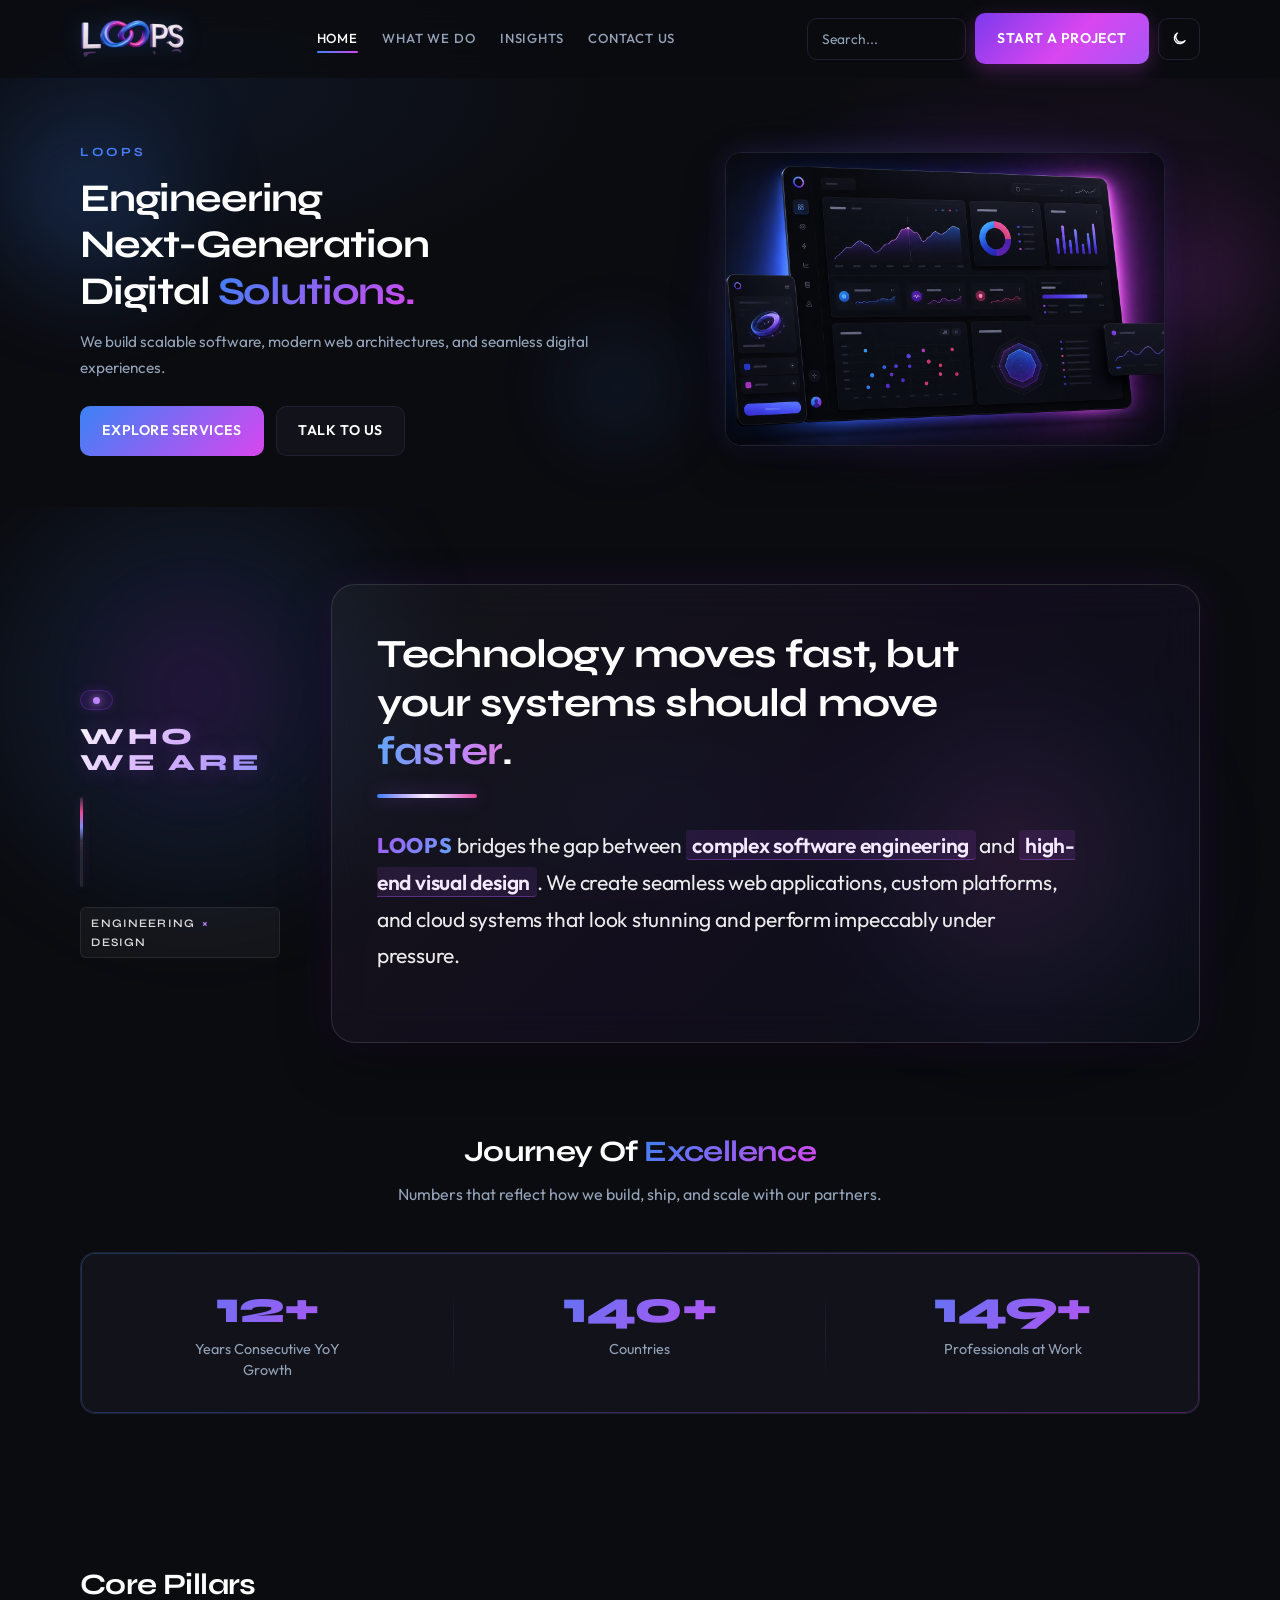
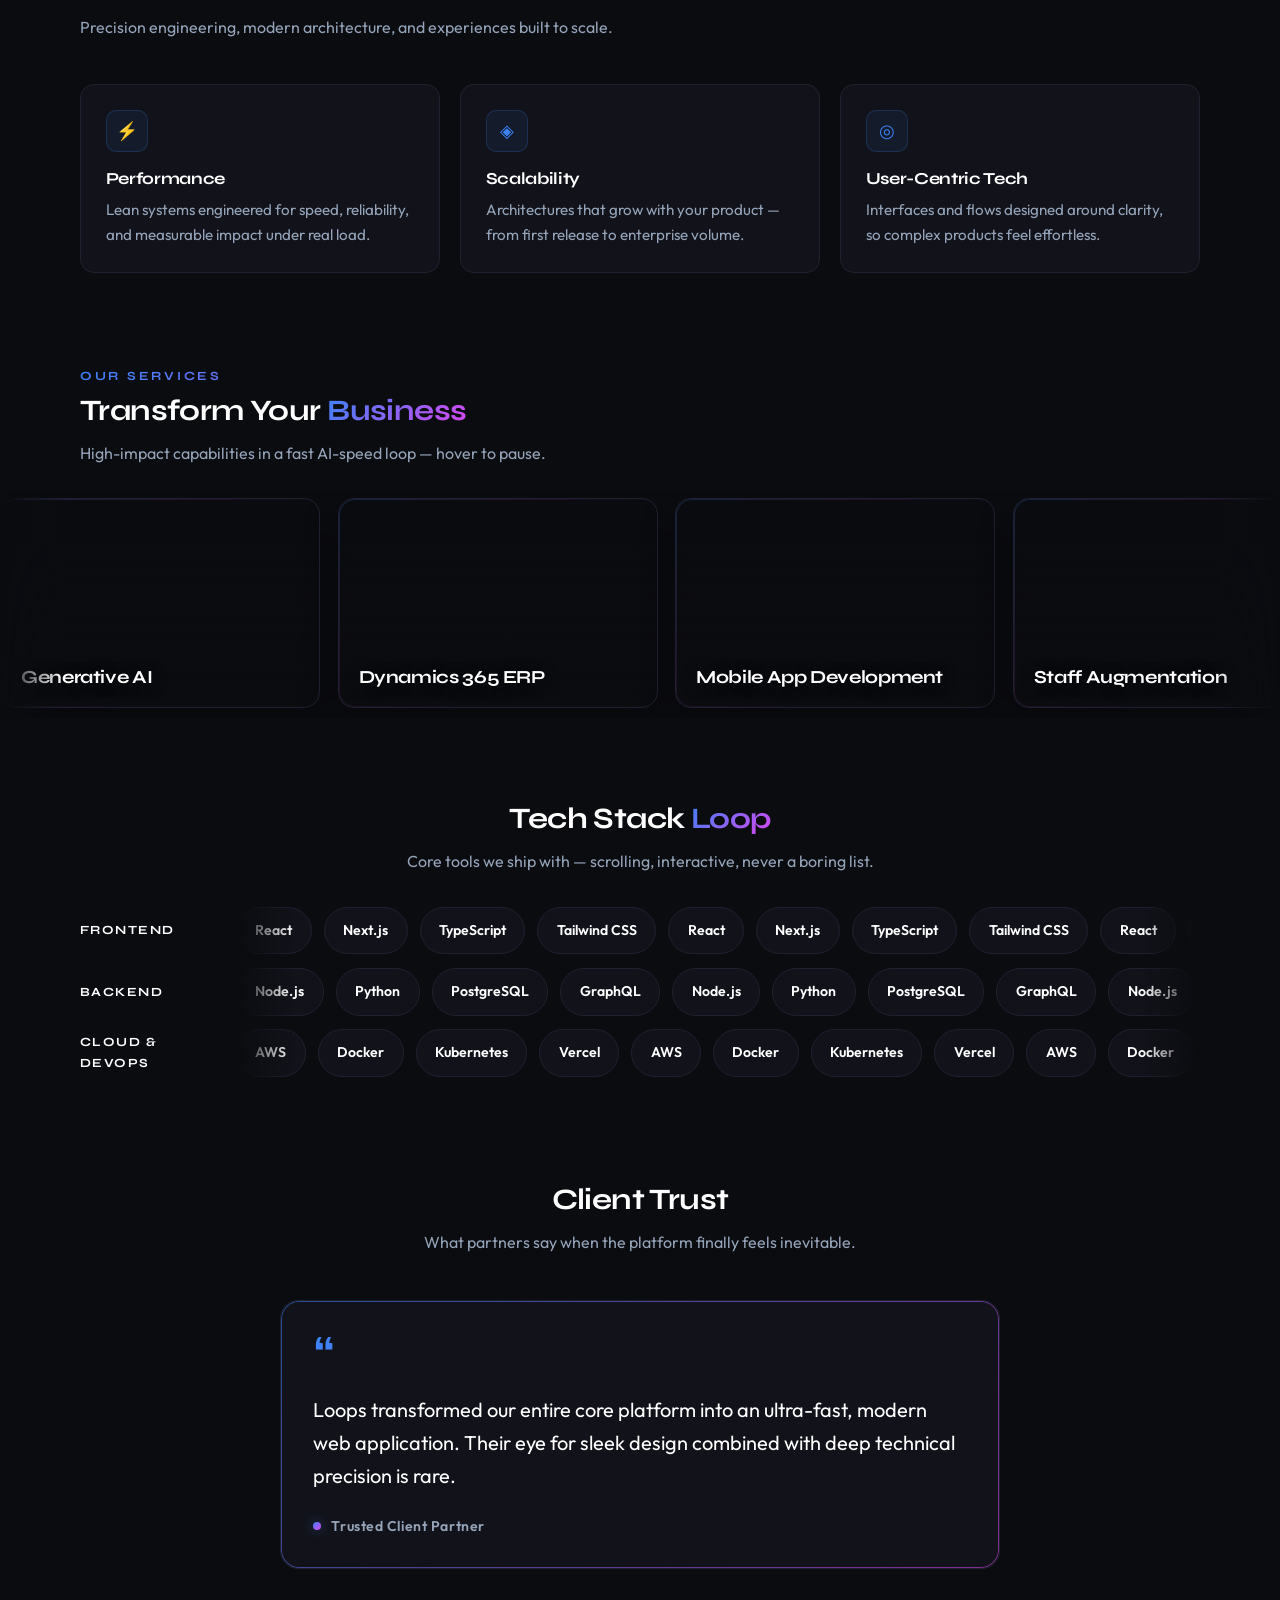
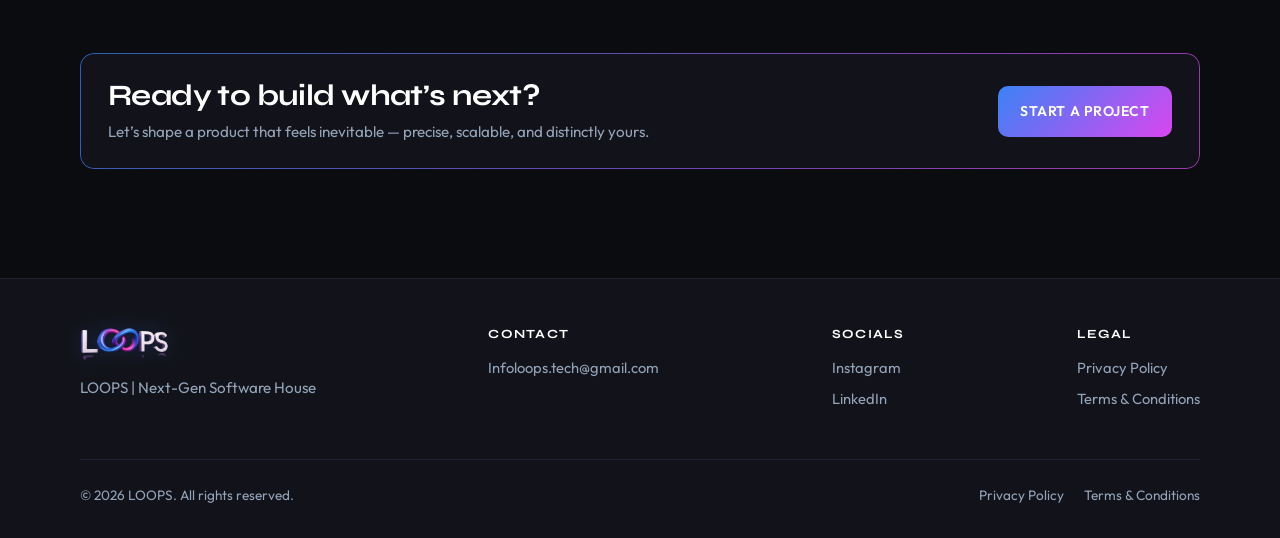
==== commit ef535fee: "Enhance Who We Are section with animations, light mode theme fixes, Unsplash service images, and wat" ====
--- a/index.html
+++ b/index.html
@@ -1,16 +1,19 @@
 <!DOCTYPE html>
 <html lang="en">
+
 <head>
   <meta charset="UTF-8" />
   <meta name="viewport" content="width=device-width, initial-scale=1.0" />
   <title>LOOPS | Next-Gen Software House</title>
-  <meta name="description" content="LOOPS builds scalable software, modern web architectures, and seamless digital experiences." />
-  <link rel="stylesheet" href="css/styles.css?v=3" />
+  <meta name="description"
+    content="LOOPS builds scalable software, modern web architectures, and seamless digital experiences." />
+  <link rel="stylesheet" href="css/styles.css?v=7" />
   <link rel="icon" href="assets/logo.png?v=2" type="image/png" />
   <script>
-    try { if (localStorage.getItem('loops-theme') === 'light') document.documentElement.setAttribute('data-theme', 'light'); } catch (e) {}
+    try { if (localStorage.getItem('loops-theme') === 'light') document.documentElement.setAttribute('data-theme', 'light'); } catch (e) { }
   </script>
 </head>
+
 <body class="page-home">
   <header class="site-header">
     <div class="nav-inner">
@@ -31,10 +34,18 @@
         <a class="btn btn-ghost" href="contact.html">Start a Project</a>
         <button class="theme-toggle" type="button" aria-label="Switch color mode" title="Toggle light / dark">
           <span class="theme-icon theme-icon-moon" aria-hidden="true">
-            <svg width="16" height="16" viewBox="0 0 24 24" fill="none"><path d="M21 14.5A8.5 8.5 0 1 1 9.5 3a7 7 0 0 0 11.5 11.5Z" stroke="currentColor" stroke-width="2" stroke-linejoin="round"/></svg>
+            <svg width="16" height="16" viewBox="0 0 24 24" fill="none">
+              <path d="M21 14.5A8.5 8.5 0 1 1 9.5 3a7 7 0 0 0 11.5 11.5Z" stroke="currentColor" stroke-width="2"
+                stroke-linejoin="round" />
+            </svg>
           </span>
           <span class="theme-icon theme-icon-sun" aria-hidden="true">
-            <svg width="16" height="16" viewBox="0 0 24 24" fill="none"><circle cx="12" cy="12" r="4" stroke="currentColor" stroke-width="2"/><path d="M12 2v2M12 20v2M4.9 4.9l1.4 1.4M17.7 17.7l1.4 1.4M2 12h2M20 12h2M4.9 19.1l1.4-1.4M17.7 6.3l1.4-1.4" stroke="currentColor" stroke-width="2" stroke-linecap="round"/></svg>
+            <svg width="16" height="16" viewBox="0 0 24 24" fill="none">
+              <circle cx="12" cy="12" r="4" stroke="currentColor" stroke-width="2" />
+              <path
+                d="M12 2v2M12 20v2M4.9 4.9l1.4 1.4M17.7 17.7l1.4 1.4M2 12h2M20 12h2M4.9 19.1l1.4-1.4M17.7 6.3l1.4-1.4"
+                stroke="currentColor" stroke-width="2" stroke-linecap="round" />
+            </svg>
           </span>
         </button>
       </div>
@@ -71,53 +82,59 @@
 
         <div class="hero-visual anim-item" data-delay="280" data-float>
           <div class="hero-glow" aria-hidden="true"></div>
-          <video
-            class="hero-video"
-            src="assets/loops-header.mp4"
-            autoplay
-            muted
-            loop
-            playsinline
-            poster="assets/hero-home.png"
-            aria-label="LOOPS product showcase video"
-          ></video>
+          <div class="hero-video-wrapper">
+            <video
+              class="hero-video"
+              src="assets/loops-header.mp4"
+              autoplay
+              muted
+              loop
+              playsinline
+              poster="assets/hero-home.png"
+              aria-label="LOOPS product showcase video"
+            ></video>
+          </div>
         </div>
       </div>
     </section>
 
     <section class="section home-intro">
-      <div class="intro-glow" aria-hidden="true"></div>
+      <div class="intro-glow intro-glow-primary" aria-hidden="true"></div>
+      <div class="intro-glow intro-glow-secondary" aria-hidden="true"></div>
+      <div class="intro-bg-grid" aria-hidden="true"></div>
+
       <div class="container">
         <div class="intro-layout">
-          <aside class="intro-side reveal-intro" data-intro="0">
-            <p class="intro-eyebrow">Who We Are</p>
-            <div class="intro-side-line" aria-hidden="true"></div>
-            <p class="intro-side-note">Engineering × Design</p>
+          <aside class="intro-side reveal-step step-1">
+            <div class="intro-badge">
+              <span class="pulse-dot"></span>
+            </div>
+            <h3 class="intro-eyebrow">Who We Are</h3>
+            <div class="intro-side-line" aria-hidden="true">
+              <span class="laser-beam"></span>
+            </div>
+            <div class="intro-side-note">
+              <span class="tech-chip">ENGINEERING <span class="chip-x">×</span> DESIGN</span>
+            </div>
           </aside>
 
-          <div class="intro-main reveal-intro" data-intro="1">
-            <h2 class="intro-title">
+          <div class="intro-main reveal-step step-2" data-spotlight>
+            <div class="spotlight-layer" aria-hidden="true"></div>
+
+            <h2 class="intro-title reveal-step step-3">
               Technology moves fast, but your systems should move
-              <span class="gradient-text">faster</span>.
+              <span class="gradient-text gradient-shimmer">faster</span>.
             </h2>
-            <div class="intro-line" aria-hidden="true"></div>
-
-            <p class="intro-lead">
-              LOOPS bridges the gap between complex software engineering and high-end visual design.
+            <div class="intro-line reveal-step step-4" aria-hidden="true">
+              <span class="intro-line-glow"></span>
+            </div>
+
+            <p class="intro-lead reveal-step step-5">
+              <strong class="highlight-brand">LOOPS</strong> bridges the gap between
+              <span class="highlight-text">complex software engineering</span> and
+              <span class="highlight-text">high-end visual design</span>.
               We create seamless web applications, custom platforms, and cloud systems that look stunning
               and perform impeccably under pressure.
-            </p>
-
-            <p class="intro-body">
-              From first prototype to production scale, every build is shaped with precision —
-              clean architecture, refined interfaces, and infrastructure that stays calm when traffic spikes.
-              We don’t just ship features. We engineer digital products that feel inevitable: fast, elegant,
-              and built to grow with you — the rare mix of technical depth and design craft.
-            </p>
-
-            <p class="intro-close">
-              Whether you’re launching a new platform or modernizing a core system,
-              <em>LOOPS turns ambitious ideas into reliable software.</em>
             </p>
           </div>
         </div>
@@ -183,42 +200,42 @@
       </div>
       <div class="services-marquee reveal" aria-label="Services scrolling line">
         <div class="services-track">
-          <article class="service-tile" style="--img: url('assets/service-ai.png')">
+          <article class="service-tile" style="--img: url('https://images.unsplash.com/photo-1677442136019-21780ecad995?w=640&q=80&fit=crop')">
             <h3>Generative AI</h3>
           </article>
-          <article class="service-tile" style="--img: url('assets/service-erp.png')">
+          <article class="service-tile" style="--img: url('https://images.unsplash.com/photo-1551288049-bebda4e38f71?w=640&q=80&fit=crop')">
             <h3>Dynamics 365 ERP</h3>
           </article>
-          <article class="service-tile" style="--img: url('assets/service-mobile.png')">
+          <article class="service-tile" style="--img: url('https://images.unsplash.com/photo-1512941937669-90a1b58e7e9c?w=640&q=80&fit=crop')">
             <h3>Mobile App Development</h3>
           </article>
-          <article class="service-tile" style="--img: url('assets/service-staff.png')">
+          <article class="service-tile" style="--img: url('https://images.unsplash.com/photo-1522071820081-009f0129c71c?w=640&q=80&fit=crop')">
             <h3>Staff Augmentation</h3>
           </article>
-          <article class="service-tile" style="--img: url('assets/service-software.png')">
+          <article class="service-tile" style="--img: url('https://images.unsplash.com/photo-1461749280684-dccba630e2f6?w=640&q=80&fit=crop')">
             <h3>Custom Software</h3>
           </article>
-          <article class="service-tile" style="--img: url('assets/service-cloud.png')">
+          <article class="service-tile" style="--img: url('https://images.unsplash.com/photo-1451187580459-43490279c0fa?w=640&q=80&fit=crop')">
             <h3>Cloud &amp; DevOps</h3>
           </article>
 
           <!-- duplicate for seamless AI-speed loop -->
-          <article class="service-tile" style="--img: url('assets/service-ai.png')" aria-hidden="true">
+          <article class="service-tile" style="--img: url('https://images.unsplash.com/photo-1677442136019-21780ecad995?w=640&q=80&fit=crop')" aria-hidden="true">
             <h3>Generative AI</h3>
           </article>
-          <article class="service-tile" style="--img: url('assets/service-erp.png')" aria-hidden="true">
+          <article class="service-tile" style="--img: url('https://images.unsplash.com/photo-1551288049-bebda4e38f71?w=640&q=80&fit=crop')" aria-hidden="true">
             <h3>Dynamics 365 ERP</h3>
           </article>
-          <article class="service-tile" style="--img: url('assets/service-mobile.png')" aria-hidden="true">
+          <article class="service-tile" style="--img: url('https://images.unsplash.com/photo-1512941937669-90a1b58e7e9c?w=640&q=80&fit=crop')" aria-hidden="true">
             <h3>Mobile App Development</h3>
           </article>
-          <article class="service-tile" style="--img: url('assets/service-staff.png')" aria-hidden="true">
+          <article class="service-tile" style="--img: url('https://images.unsplash.com/photo-1522071820081-009f0129c71c?w=640&q=80&fit=crop')" aria-hidden="true">
             <h3>Staff Augmentation</h3>
           </article>
-          <article class="service-tile" style="--img: url('assets/service-software.png')" aria-hidden="true">
+          <article class="service-tile" style="--img: url('https://images.unsplash.com/photo-1461749280684-dccba630e2f6?w=640&q=80&fit=crop')" aria-hidden="true">
             <h3>Custom Software</h3>
           </article>
-          <article class="service-tile" style="--img: url('assets/service-cloud.png')" aria-hidden="true">
+          <article class="service-tile" style="--img: url('https://images.unsplash.com/photo-1451187580459-43490279c0fa?w=640&q=80&fit=crop')" aria-hidden="true">
             <h3>Cloud &amp; DevOps</h3>
           </article>
         </div>
@@ -371,6 +388,7 @@
     </div>
   </footer>
 
-  <script src="js/main.js"></script>
+  <script src="js/main.js?v=5"></script>
 </body>
-</html>
+
+</html>
--- a/css/styles.css
+++ b/css/styles.css
@@ -161,29 +161,59 @@
 }
 
 /* —— Home intro —— */
+/* ==========================================================================
+   WHO WE ARE (HOME INTRO) - HIGH-END AESTHETIC & ANIMATED SECTION
+   ========================================================================== */
 .home-intro {
   position: relative;
-  padding: clamp(2.75rem, 5vw, 4.5rem) 0;
+  padding: clamp(3.5rem, 6vw, 5.5rem) 0;
   overflow: hidden;
 }
 
 .home-intro.section {
-  padding-top: clamp(2.75rem, 5vw, 4.5rem);
-  padding-bottom: clamp(2.75rem, 5vw, 4.5rem);
-}
-
-.intro-glow {
+  padding-top: clamp(3.5rem, 6vw, 5.5rem);
+  padding-bottom: clamp(3.5rem, 6vw, 5.5rem);
+}
+
+/* Ambient Dual Orbs Background */
+.intro-glow-primary {
   position: absolute;
-  width: min(480px, 55vw);
-  height: min(480px, 55vw);
-  left: 8%;
-  top: 40%;
+  width: min(520px, 60vw);
+  height: min(520px, 60vw);
+  left: -5%;
+  top: 30%;
   transform: translateY(-50%);
   border-radius: 50%;
-  background: radial-gradient(circle, rgba(124, 58, 237, 0.18), rgba(59, 130, 246, 0.08), transparent 70%);
-  filter: blur(28px);
+  background: radial-gradient(circle, rgba(147, 51, 234, 0.22), rgba(59, 130, 246, 0.1), transparent 70%);
+  filter: blur(40px);
   pointer-events: none;
-  animation: introPulse 7s ease-in-out infinite;
+  animation: introOrbFloat 10s ease-in-out infinite alternate;
+  z-index: 0;
+}
+
+.intro-glow-secondary {
+  position: absolute;
+  width: min(400px, 45vw);
+  height: min(400px, 45vw);
+  right: 5%;
+  bottom: 10%;
+  border-radius: 50%;
+  background: radial-gradient(circle, rgba(236, 72, 153, 0.18), rgba(99, 102, 241, 0.08), transparent 70%);
+  filter: blur(45px);
+  pointer-events: none;
+  animation: introOrbFloat 12s ease-in-out infinite alternate-reverse;
+  z-index: 0;
+}
+
+.intro-bg-grid {
+  position: absolute;
+  inset: 0;
+  background-image: radial-gradient(rgba(255, 255, 255, 0.05) 1px, transparent 1px);
+  background-size: 32px 32px;
+  pointer-events: none;
+  opacity: 0.6;
+  mask-image: radial-gradient(ellipse 70% 60% at 50% 50%, black 20%, transparent 100%);
+  -webkit-mask-image: radial-gradient(ellipse 70% 60% at 50% 50%, black 20%, transparent 100%);
   z-index: 0;
 }
 
@@ -191,162 +221,623 @@
   position: relative;
   z-index: 1;
   display: grid;
-  grid-template-columns: minmax(130px, 180px) minmax(0, 1fr);
-  gap: clamp(1.5rem, 3.5vw, 3rem);
+  grid-template-columns: minmax(140px, 200px) minmax(0, 1fr);
+  gap: clamp(2rem, 4vw, 3.5rem);
   align-items: start;
   width: 100%;
 }
 
+/* Left Sidebar Sticky */
 .intro-side {
   position: sticky;
-  top: calc(var(--nav-h) + 1.25rem);
+  top: calc(var(--nav-h) + 1.5rem);
   padding-top: 0.25rem;
+  display: flex;
+  flex-direction: column;
+  align-items: flex-start;
+}
+
+.intro-badge {
+  display: inline-flex;
+  align-items: center;
+  gap: 0.45rem;
+  padding: 0.35rem 0.75rem;
+  border-radius: 99px;
+  background: rgba(147, 51, 234, 0.12);
+  border: 1px solid rgba(147, 51, 234, 0.3);
+  margin-bottom: 0.85rem;
+  backdrop-filter: blur(8px);
+  box-shadow: 0 0 12px rgba(147, 51, 234, 0.15);
+}
+
+.pulse-dot {
+  width: 7px;
+  height: 7px;
+  border-radius: 50%;
+  background: #c084fc;
+  box-shadow: 0 0 8px #c084fc;
+  animation: pulseDot 1.8s ease-in-out infinite;
+}
+
+.badge-text {
+  font-family: var(--font-mono, monospace);
+  font-size: 0.68rem;
+  font-weight: 700;
+  letter-spacing: 0.14em;
+  color: #e9d5ff;
 }
 
 .intro-eyebrow {
   font-family: var(--font-display);
-  font-size: clamp(1.05rem, 2vw, 1.35rem);
+  font-size: clamp(1.15rem, 2.2vw, 1.45rem);
   font-weight: 800;
   letter-spacing: 0.16em;
   text-transform: uppercase;
-  margin-bottom: 1rem;
-  background: var(--gradient);
+  margin-bottom: 1.25rem;
+  background: linear-gradient(135deg, #ffffff 0%, #d8b4fe 50%, #818cf8 100%);
   -webkit-background-clip: text;
   background-clip: text;
   color: transparent;
+  text-shadow: 0 0 20px rgba(168, 85, 247, 0.25);
   text-align: left;
 }
 
+/* Animated Vertical Laser Beam */
 .intro-side-line {
-  width: 2px;
-  height: 72px;
+  position: relative;
+  width: 3px;
+  height: 90px;
   border-radius: 99px;
-  background: var(--gradient);
-  margin-bottom: 1rem;
-  box-shadow: 0 0 16px rgba(217, 70, 239, 0.35);
+  background: rgba(255, 255, 255, 0.1);
+  margin-bottom: 1.25rem;
+  overflow: hidden;
+  box-shadow: 0 0 10px rgba(168, 85, 247, 0.2);
+}
+
+.laser-beam {
+  position: absolute;
+  top: 0;
+  left: 0;
+  width: 100%;
+  height: 45px;
+  background: linear-gradient(180deg, transparent, #ec4899, #818cf8, transparent);
+  animation: laserStream 2.5s ease-in-out infinite;
+  box-shadow: 0 0 12px #ec4899, 0 0 20px #818cf8;
 }
 
 .intro-side-note {
-  font-size: 0.78rem;
-  letter-spacing: 0.14em;
+  font-size: 0.76rem;
+  letter-spacing: 0.12em;
   text-transform: uppercase;
   color: var(--body);
   font-weight: 600;
 }
 
+.tech-chip {
+  display: inline-block;
+  padding: 0.35rem 0.65rem;
+  border-radius: 6px;
+  background: rgba(255, 255, 255, 0.04);
+  border: 1px solid rgba(255, 255, 255, 0.08);
+  color: rgba(255, 255, 255, 0.85);
+  font-family: var(--font-display);
+  font-size: 0.72rem;
+  letter-spacing: 0.1em;
+}
+
+.chip-x {
+  color: #c084fc;
+  font-weight: 700;
+  margin: 0 0.15rem;
+}
+
+/* Glass Main Container */
 .intro-main {
   text-align: left;
   width: 100%;
   max-width: none;
-  padding: clamp(1.6rem, 3vw, 2.4rem);
-  border-radius: 18px;
-  background: linear-gradient(145deg, rgba(59, 130, 246, 0.06), rgba(217, 70, 239, 0.04), transparent 65%);
-  border: 1px solid var(--border);
+  padding: clamp(1.8rem, 3.5vw, 2.8rem);
+  border-radius: 24px;
+  background: linear-gradient(135deg, rgba(255, 255, 255, 0.04) 0%, rgba(147, 51, 234, 0.06) 50%, rgba(59, 130, 246, 0.03) 100%);
+  border: 1px solid rgba(255, 255, 255, 0.12);
+  backdrop-filter: blur(20px);
+  -webkit-backdrop-filter: blur(20px);
+  box-shadow: 0 20px 50px rgba(0, 0, 0, 0.35), 0 0 40px rgba(147, 51, 234, 0.12);
   position: relative;
   isolation: isolate;
-}
-
-.intro-main::before {
-  content: '';
+  transition: transform 0.4s ease, box-shadow 0.4s ease, border-color 0.4s ease;
+  overflow: hidden;
+}
+
+.intro-main:hover {
+  border-color: rgba(168, 85, 247, 0.35);
+  box-shadow: 0 25px 60px rgba(0, 0, 0, 0.45), 0 0 50px rgba(168, 85, 247, 0.22);
+}
+
+/* Mouse Spotlight Effect */
+.spotlight-layer {
   position: absolute;
   inset: 0;
-  border-radius: inherit;
-  padding: 1px;
-  background: linear-gradient(145deg, rgba(59, 130, 246, 0.55), rgba(217, 70, 239, 0.35), transparent 70%);
-  -webkit-mask: linear-gradient(#fff 0 0) content-box, linear-gradient(#fff 0 0);
-  mask: linear-gradient(#fff 0 0) content-box, linear-gradient(#fff 0 0);
-  -webkit-mask-composite: xor;
-  mask-composite: exclude;
   pointer-events: none;
-  opacity: 0.7;
-  z-index: -1;
-}
-
+  background: radial-gradient(
+    600px circle at var(--mouse-x, 50%) var(--mouse-y, 50%),
+    rgba(168, 85, 247, 0.14),
+    rgba(59, 130, 246, 0.08) 40%,
+    transparent 80%
+  );
+  opacity: 0;
+  transition: opacity 0.4s ease;
+  z-index: 0;
+}
+
+.intro-main:hover .spotlight-layer {
+  opacity: 1;
+}
+
+/* Title & Shimmering Accent */
 .intro-title {
-  margin-bottom: 1rem;
-  font-size: clamp(1.55rem, 2.9vw, 2.3rem);
-  line-height: 1.2;
+  margin-bottom: 1.1rem;
+  font-size: clamp(1.65rem, 3.2vw, 2.5rem);
+  line-height: 1.22;
   text-align: left;
-  max-width: 18ch;
-}
-
-.intro-line {
-  width: 88px;
-  height: 3px;
-  border-radius: 99px;
-  margin: 0 0 1.6rem;
-  background: var(--gradient);
-  box-shadow: 0 0 18px rgba(217, 70, 239, 0.35);
-  transform: scaleX(0);
-  transform-origin: left;
-  transition: transform 0.9s var(--ease);
-}
-
-.home-intro.is-visible .intro-line {
-  transform: scaleX(1);
-}
-
-.intro-lead {
-  font-size: clamp(1.08rem, 1.7vw, 1.28rem);
-  line-height: 1.7;
-  color: var(--heading);
-  font-weight: 500;
-  max-width: 42rem;
-  margin: 0 0 1.15rem;
-  letter-spacing: -0.01em;
-}
-
-.intro-body {
-  margin: 0 0 1.15rem;
-  font-size: clamp(0.98rem, 1.25vw, 1.08rem);
-  line-height: 1.8;
-  color: var(--body);
-  max-width: 42rem;
-}
-
-.intro-close {
-  margin: 0;
-  font-size: clamp(1rem, 1.35vw, 1.12rem);
-  line-height: 1.75;
-  color: var(--body);
-  max-width: 40rem;
-}
-
-.intro-close em {
-  font-style: normal;
-  font-weight: 600;
-  background: var(--gradient);
+  max-width: 22ch;
+  color: #ffffff;
+  font-weight: 700;
+  position: relative;
+  z-index: 1;
+}
+
+.gradient-shimmer {
+  background: linear-gradient(90deg, #60a5fa 0%, #c084fc 35%, #f472b6 70%, #60a5fa 100%);
+  background-size: 200% auto;
   -webkit-background-clip: text;
   background-clip: text;
   color: transparent;
-}
-
-.reveal-intro {
+  animation: textShimmer 4s linear infinite;
+  display: inline-block;
+}
+
+/* Multi-color Animated Underline Beam */
+.intro-line {
+  position: relative;
+  width: 100px;
+  height: 4px;
+  border-radius: 99px;
+  margin: 0 0 1.8rem;
+  background: linear-gradient(90deg, #3b82f6, #a855f7, #ec4899);
+  box-shadow: 0 0 18px rgba(168, 85, 247, 0.5);
+  transform: scaleX(0);
+  transform-origin: left;
+  transition: transform 0.9s cubic-bezier(0.16, 1, 0.3, 1);
+  overflow: hidden;
+  z-index: 1;
+}
+
+.intro-line-glow {
+  position: absolute;
+  inset: 0;
+  background: linear-gradient(90deg, transparent, rgba(255, 255, 255, 0.9), transparent);
+  animation: lineGlowPass 2.2s ease-in-out infinite;
+}
+
+.home-intro.is-visible .intro-line {
+  transform: scaleX(1);
+}
+
+/* Lead & Body Paragraphs */
+.intro-lead {
+  font-size: clamp(1.1rem, 1.8vw, 1.32rem);
+  line-height: 1.75;
+  color: rgba(255, 255, 255, 0.92);
+  font-weight: 400;
+  max-width: 44rem;
+  margin: 0 0 1.4rem;
+  letter-spacing: -0.01em;
+  position: relative;
+  z-index: 1;
+}
+
+.highlight-brand {
+  font-weight: 800;
+  letter-spacing: 0.04em;
+  background: linear-gradient(135deg, #a855f7, #60a5fa);
+  -webkit-background-clip: text;
+  background-clip: text;
+  color: transparent;
+}
+
+.highlight-text {
+  color: #f3e8ff;
+  font-weight: 600;
+  background: rgba(168, 85, 247, 0.12);
+  padding: 0.1rem 0.4rem;
+  border-radius: 4px;
+  border-bottom: 1px solid rgba(168, 85, 247, 0.4);
+}
+
+/* Interactive Pillar Chips */
+.intro-pillars {
+  display: flex;
+  flex-wrap: wrap;
+  gap: 0.75rem;
+  margin: 0 0 1.5rem;
+  position: relative;
+  z-index: 1;
+}
+
+.pillar-chip {
+  display: inline-flex;
+  align-items: center;
+  gap: 0.5rem;
+  padding: 0.5rem 0.95rem;
+  border-radius: 10px;
+  background: rgba(255, 255, 255, 0.04);
+  border: 1px solid rgba(255, 255, 255, 0.1);
+  backdrop-filter: blur(10px);
+  transition: all 0.3s cubic-bezier(0.16, 1, 0.3, 1);
+  cursor: default;
+}
+
+.pillar-chip:hover {
+  background: rgba(168, 85, 247, 0.15);
+  border-color: rgba(168, 85, 247, 0.4);
+  transform: translateY(-2px);
+  box-shadow: 0 8px 20px rgba(168, 85, 247, 0.2);
+}
+
+.pillar-icon {
+  font-size: 0.95rem;
+}
+
+.pillar-title {
+  font-size: 0.85rem;
+  font-weight: 600;
+  color: rgba(255, 255, 255, 0.9);
+  letter-spacing: 0.02em;
+}
+
+.intro-body {
+  margin: 0 0 1.6rem;
+  font-size: clamp(0.98rem, 1.25vw, 1.08rem);
+  line-height: 1.85;
+  color: rgba(255, 255, 255, 0.72);
+  max-width: 44rem;
+  position: relative;
+  z-index: 1;
+}
+
+/* Modern Close Banner Callout */
+.intro-close-box {
+  position: relative;
+  z-index: 1;
+  display: flex;
+  align-items: center;
+  justify-content: space-between;
+  gap: 1rem;
+  padding: 1.1rem 1.4rem;
+  border-radius: 14px;
+  background: linear-gradient(135deg, rgba(168, 85, 247, 0.14) 0%, rgba(59, 130, 246, 0.1) 100%);
+  border: 1px solid rgba(168, 85, 247, 0.3);
+  box-shadow: 0 10px 30px rgba(0, 0, 0, 0.2);
+  overflow: hidden;
+  transition: all 0.35s ease;
+}
+
+.intro-close-box:hover {
+  border-color: rgba(236, 72, 153, 0.5);
+  box-shadow: 0 12px 35px rgba(168, 85, 247, 0.25);
+  transform: translateY(-2px);
+}
+
+.close-box-glow {
+  position: absolute;
+  inset: 0;
+  background: radial-gradient(circle at 100% 50%, rgba(236, 72, 153, 0.2), transparent 60%);
+  pointer-events: none;
+}
+
+.intro-close {
+  margin: 0;
+  font-size: clamp(1rem, 1.3vw, 1.12rem);
+  line-height: 1.6;
+  color: rgba(255, 255, 255, 0.88);
+}
+
+.brand-promise {
+  font-weight: 700;
+  background: linear-gradient(90deg, #c084fc, #60a5fa);
+  -webkit-background-clip: text;
+  background-clip: text;
+  color: transparent;
+}
+
+.close-arrow {
+  display: flex;
+  align-items: center;
+  justify-content: center;
+  width: 36px;
+  height: 36px;
+  border-radius: 50%;
+  background: rgba(255, 255, 255, 0.1);
+  color: #c084fc;
+  flex-shrink: 0;
+  transition: all 0.3s ease;
+}
+
+.intro-close-box:hover .close-arrow {
+  background: #a855f7;
+  color: #ffffff;
+  transform: translateX(4px);
+  box-shadow: 0 0 15px rgba(168, 85, 247, 0.6);
+}
+
+/* =============================================
+   SEQUENTIAL SCROLL REVEAL — REAL KEYFRAME ANIMATIONS
+   ============================================= */
+
+/* Base hidden state for all steps */
+.reveal-step {
+  opacity: 0;
+  visibility: hidden;
+}
+
+.reveal-step.is-in {
+  visibility: visible;
+}
+
+/* ── Step 1: WHO WE ARE sidebar — slides from left with blur ── */
+.step-1 {
+  transform: translateX(-60px);
+  filter: blur(6px);
+}
+.step-1.is-in {
+  animation: slideFromLeft 0.9s cubic-bezier(0.22, 1, 0.36, 1) forwards;
+}
+
+@keyframes slideFromLeft {
+  0% {
+    opacity: 0;
+    transform: translateX(-60px);
+    filter: blur(6px);
+  }
+  100% {
+    opacity: 1;
+    transform: translateX(0);
+    filter: blur(0);
+  }
+}
+
+/* ── Step 2: Glass card — scales up from center with glow ── */
+.step-2 {
+  transform: scale(0.88) translateY(30px);
+  filter: blur(4px);
+}
+.step-2.is-in {
+  animation: cardReveal 0.85s cubic-bezier(0.22, 1, 0.36, 1) forwards;
+}
+
+@keyframes cardReveal {
+  0% {
+    opacity: 0;
+    transform: scale(0.88) translateY(30px);
+    filter: blur(4px);
+  }
+  60% {
+    opacity: 1;
+    transform: scale(1.02) translateY(-4px);
+    filter: blur(0);
+  }
+  100% {
+    opacity: 1;
+    transform: scale(1) translateY(0);
+    filter: blur(0);
+  }
+}
+
+/* ── Step 3: Title — word-by-word typewriter slide from right ── */
+.step-3 {
+  transform: translateX(50px) translateY(15px);
+  filter: blur(5px);
+}
+.step-3.is-in {
+  animation: titleSwoop 0.8s cubic-bezier(0.22, 1, 0.36, 1) forwards;
+}
+
+@keyframes titleSwoop {
+  0% {
+    opacity: 0;
+    transform: translateX(50px) translateY(15px);
+    filter: blur(5px);
+  }
+  50% {
+    opacity: 0.8;
+    filter: blur(0);
+  }
+  100% {
+    opacity: 1;
+    transform: translateX(0) translateY(0);
+    filter: blur(0);
+  }
+}
+
+/* ── Step 4: Gradient underline — expands from left with glow pulse ── */
+.intro-line.step-4 {
+  transform: scaleX(0);
+  transform-origin: left;
   opacity: 1;
-  transform: none;
-}
-
-.home-intro.is-visible .reveal-intro {
-  animation: introRise 0.7s var(--ease) both;
-}
-
-.home-intro.is-visible .reveal-intro[data-intro="0"] { animation-delay: 0.05s; }
-.home-intro.is-visible .reveal-intro[data-intro="1"] { animation-delay: 0.14s; }
-
-@keyframes introRise {
-  from {
+  visibility: visible;
+}
+.intro-line.step-4.is-in {
+  animation: lineExpand 1s cubic-bezier(0.16, 1, 0.3, 1) forwards;
+}
+
+@keyframes lineExpand {
+  0% {
+    transform: scaleX(0);
+    box-shadow: 0 0 0 rgba(168, 85, 247, 0);
+  }
+  60% {
+    transform: scaleX(1.05);
+    box-shadow: 0 0 30px rgba(168, 85, 247, 0.7);
+  }
+  100% {
+    transform: scaleX(1);
+    box-shadow: 0 0 18px rgba(168, 85, 247, 0.4);
+  }
+}
+
+/* ── Step 5: Paragraph — floats up with gentle fade ── */
+.step-5 {
+  transform: translateY(35px);
+}
+.step-5.is-in {
+  animation: fadeFloatUp 0.9s cubic-bezier(0.22, 1, 0.36, 1) forwards;
+}
+
+@keyframes fadeFloatUp {
+  0% {
     opacity: 0;
-    transform: translateY(22px);
-  }
-  to {
+    transform: translateY(35px);
+  }
+  100% {
     opacity: 1;
     transform: translateY(0);
   }
 }
 
-@keyframes introPulse {
-  0%, 100% { opacity: 0.5; transform: translateY(-50%) scale(1); }
-  50% { opacity: 0.85; transform: translateY(-50%) scale(1.08); }
+@keyframes laserStream {
+  0% { transform: translateY(-100%); }
+  100% { transform: translateY(200%); }
+}
+
+@keyframes textShimmer {
+  0% { background-position: 0% center; }
+  100% { background-position: 200% center; }
+}
+
+@keyframes pulseDot {
+  0%, 100% { opacity: 1; transform: scale(1); }
+  50% { opacity: 0.4; transform: scale(0.75); }
+}
+
+@keyframes lineGlowPass {
+  0% { transform: translateX(-100%); }
+  100% { transform: translateX(200%); }
+}
+
+@keyframes introOrbFloat {
+  0% { transform: translateY(-50%) scale(1) rotate(0deg); }
+  100% { transform: translateY(-42%) scale(1.12) rotate(15deg); }
+}
+
+/* =============================================
+   LIGHT THEME — WHO WE ARE COMPLETE OVERRIDES
+   ============================================= */
+
+/* Orbs: softer on light bg */
+html[data-theme="light"] .intro-glow-primary {
+  background: radial-gradient(circle, rgba(147, 51, 234, 0.1), rgba(59, 130, 246, 0.06), transparent 70%);
+  filter: blur(50px);
+}
+html[data-theme="light"] .intro-glow-secondary {
+  background: radial-gradient(circle, rgba(236, 72, 153, 0.08), rgba(99, 102, 241, 0.05), transparent 70%);
+  filter: blur(55px);
+}
+
+/* Grid dots: dark dots for light bg */
+html[data-theme="light"] .intro-bg-grid {
+  background-image: radial-gradient(rgba(0, 0, 0, 0.06) 1px, transparent 1px);
+  opacity: 0.4;
+}
+
+/* Badge */
+html[data-theme="light"] .intro-badge {
+  background: rgba(147, 51, 234, 0.08);
+  border-color: rgba(147, 51, 234, 0.2);
+  box-shadow: 0 0 8px rgba(147, 51, 234, 0.08);
+}
+html[data-theme="light"] .badge-text {
+  color: #6d28d9;
+}
+html[data-theme="light"] .pulse-dot {
+  background: #7c3aed;
+  box-shadow: 0 0 6px #7c3aed;
+}
+
+/* Eyebrow — dark readable gradient */
+html[data-theme="light"] .intro-eyebrow {
+  background: linear-gradient(135deg, #4c1d95 0%, #7c3aed 50%, #6366f1 100%);
+  -webkit-background-clip: text;
+  background-clip: text;
+  color: transparent;
+  text-shadow: none;
+}
+
+/* Sidebar vertical line */
+html[data-theme="light"] .intro-side-line {
+  background: rgba(0, 0, 0, 0.08);
+  box-shadow: 0 0 6px rgba(147, 51, 234, 0.1);
+}
+
+/* Tech chip */
+html[data-theme="light"] .tech-chip {
+  background: rgba(147, 51, 234, 0.06);
+  border-color: rgba(147, 51, 234, 0.18);
+  color: #4c1d95;
+}
+html[data-theme="light"] .chip-x {
+  color: #7c3aed;
+}
+
+/* Glass Main Card */
+html[data-theme="light"] .intro-main {
+  background: linear-gradient(135deg, rgba(255, 255, 255, 0.92) 0%, rgba(243, 232, 255, 0.5) 50%, rgba(238, 242, 255, 0.6) 100%);
+  border-color: rgba(147, 51, 234, 0.15);
+  box-shadow: 0 16px 40px rgba(100, 80, 160, 0.08), 0 0 20px rgba(147, 51, 234, 0.06);
+}
+html[data-theme="light"] .intro-main:hover {
+  border-color: rgba(147, 51, 234, 0.3);
+  box-shadow: 0 20px 50px rgba(100, 80, 160, 0.12), 0 0 30px rgba(147, 51, 234, 0.1);
+}
+
+/* Title */
+html[data-theme="light"] .intro-title {
+  color: #0f172a;
+}
+
+/* Lead paragraph */
+html[data-theme="light"] .intro-lead {
+  color: #334155;
+}
+
+/* LOOPS brand highlight */
+html[data-theme="light"] .highlight-brand {
+  background: linear-gradient(135deg, #7c3aed, #3b82f6);
+  -webkit-background-clip: text;
+  background-clip: text;
+  color: transparent;
+}
+
+/* Highlighted text spans — FIX: readable on light */
+html[data-theme="light"] .highlight-text {
+  color: #4c1d95;
+  background: rgba(147, 51, 234, 0.08);
+  border-bottom-color: rgba(147, 51, 234, 0.3);
+}
+
+/* Underline beam — softer glow on light */
+html[data-theme="light"] .intro-line {
+  box-shadow: 0 0 10px rgba(147, 51, 234, 0.25);
+}
+
+/* Spotlight — subtle on light */
+html[data-theme="light"] .spotlight-layer {
+  background: radial-gradient(
+    600px circle at var(--mouse-x, 50%) var(--mouse-y, 50%),
+    rgba(147, 51, 234, 0.06),
+    rgba(59, 130, 246, 0.03) 40%,
+    transparent 80%
+  );
 }
 
 @media (max-width: 760px) {
@@ -879,14 +1370,13 @@
 }
 
 .hero-visual img,
-.hero-visual .hero-video {
+.hero-video-wrapper {
   position: relative;
   z-index: 1;
   width: 100%;
   max-height: 320px;
-  object-fit: cover;
-  object-position: center;
   border-radius: 16px;
+  overflow: hidden;
   border: 1px solid var(--border);
   box-shadow:
     0 20px 40px rgba(0, 0, 0, 0.4),
@@ -897,8 +1387,19 @@
   background: #05060a;
 }
 
+.hero-video-wrapper .hero-video {
+  width: 100%;
+  height: 100%;
+  max-height: 320px;
+  object-fit: cover;
+  object-position: center;
+  transform: scale(1.09);
+  transform-origin: center center;
+  display: block;
+}
+
 .hero-visual:hover img,
-.hero-visual:hover .hero-video {
+.hero-visual:hover .hero-video-wrapper {
   transform: translateY(-6px) scale(1.015);
   box-shadow:
     0 28px 50px rgba(0, 0, 0, 0.45),
@@ -907,7 +1408,7 @@
 }
 
 .hero-visual.is-floating img,
-.hero-visual.is-floating .hero-video {
+.hero-visual.is-floating .hero-video-wrapper {
   animation: floatY 5.5s ease-in-out infinite;
 }
 
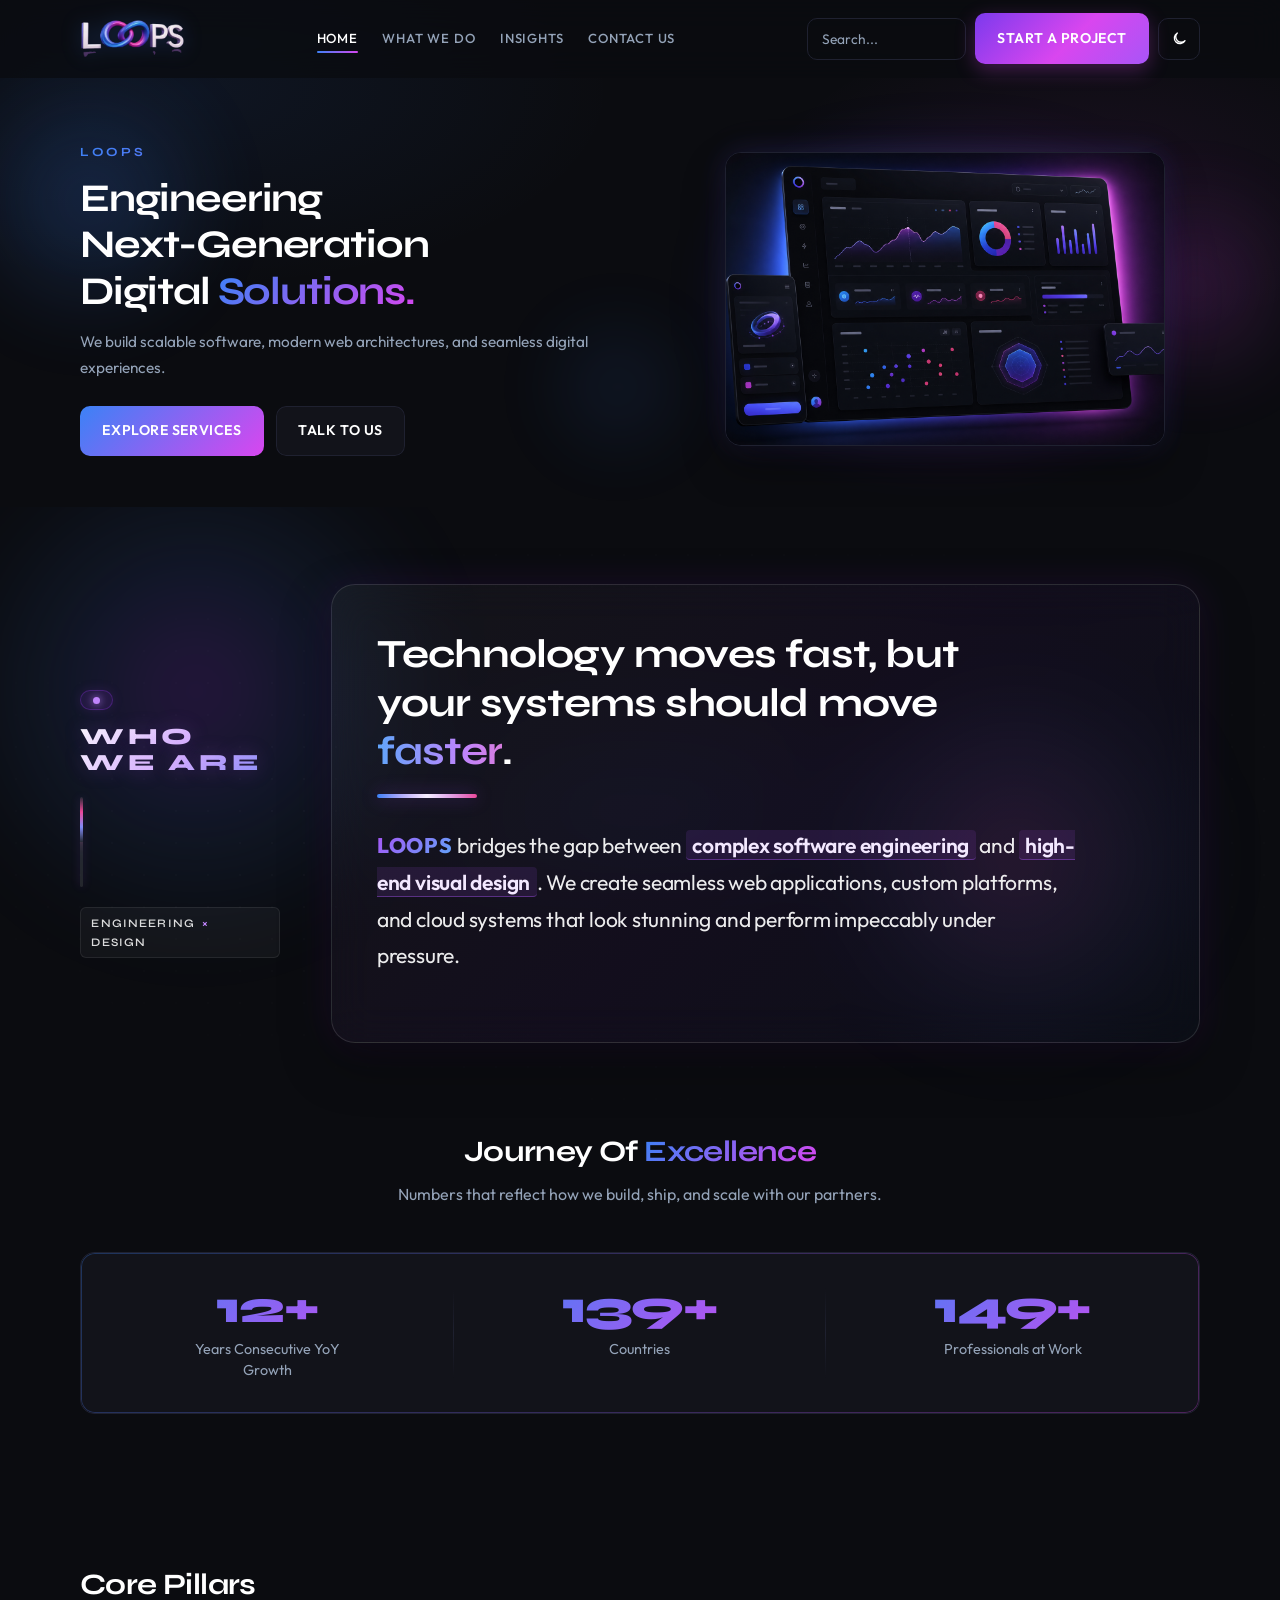
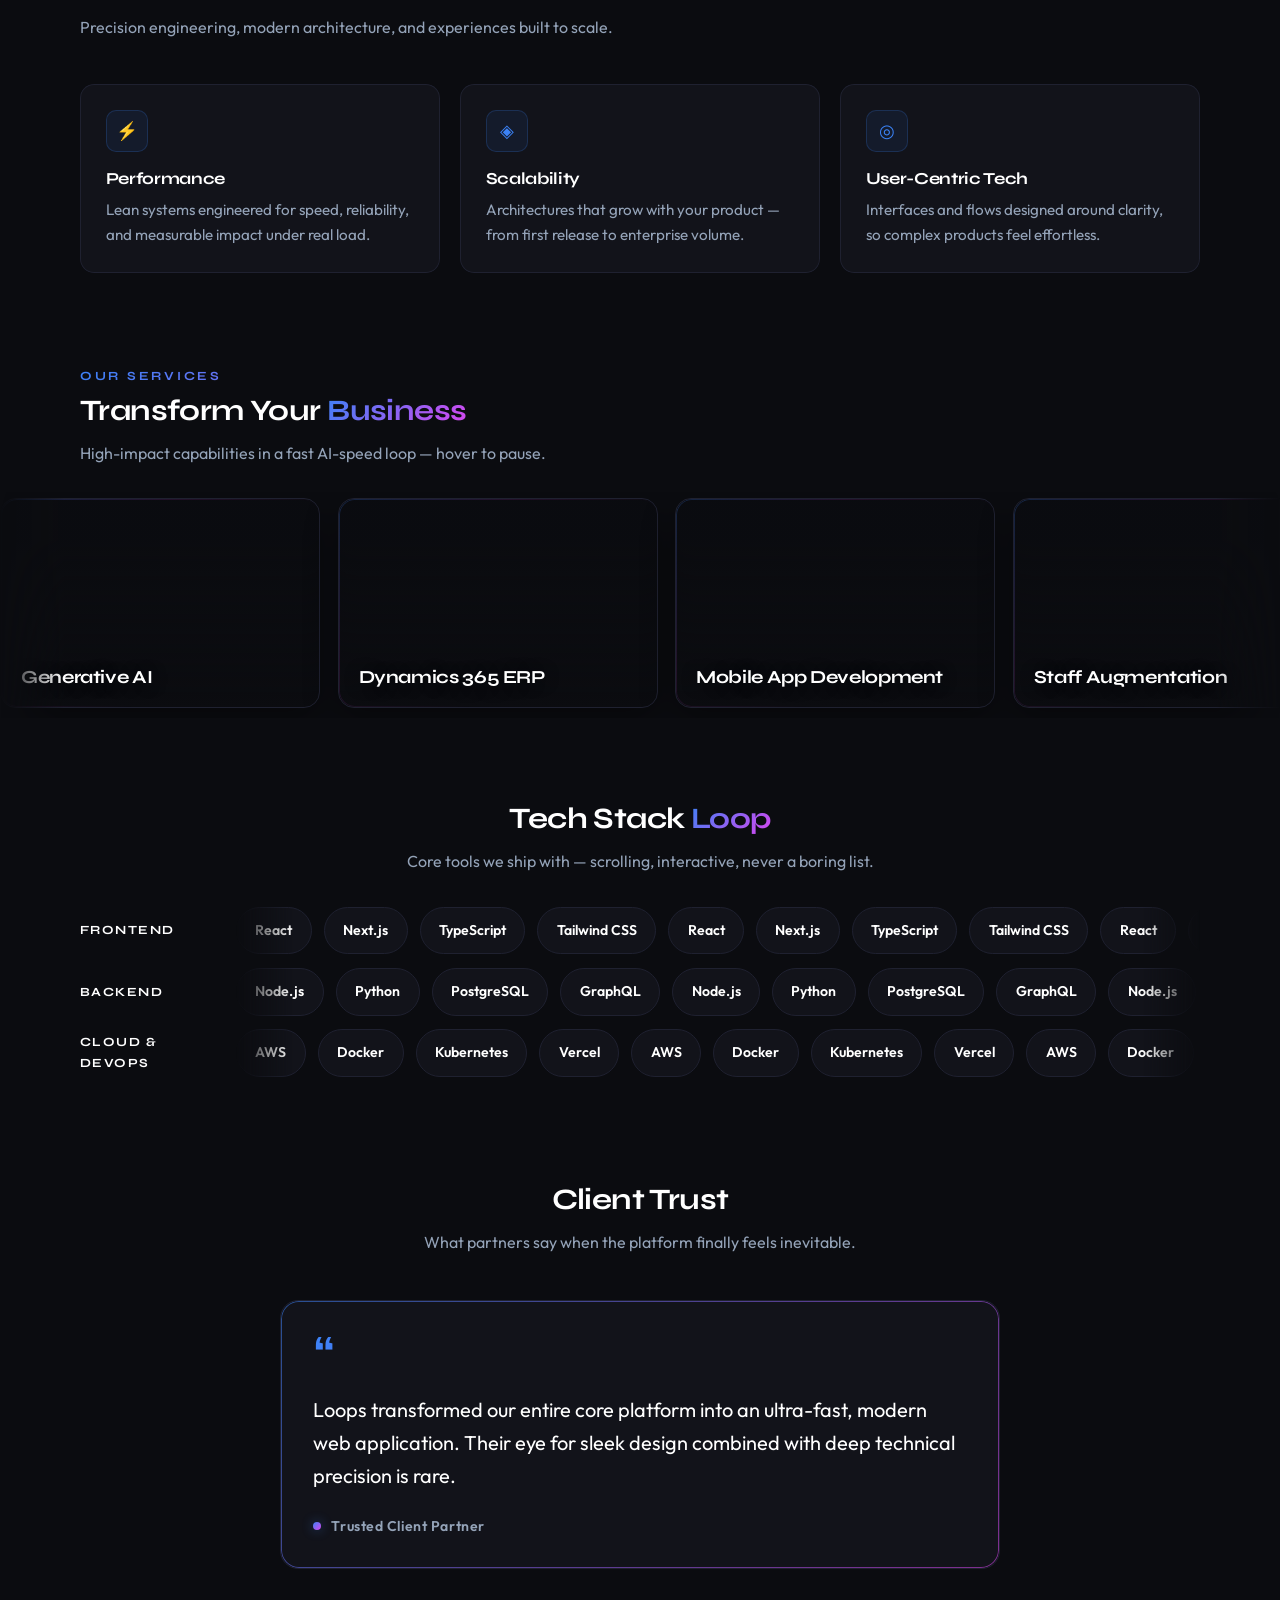
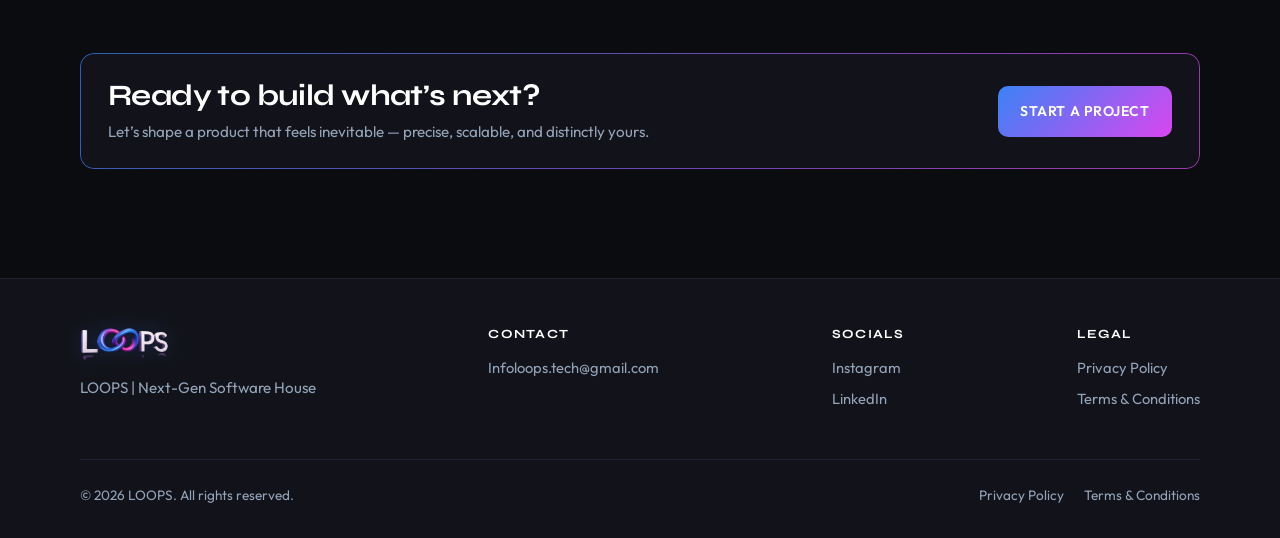
==== commit de5163ec: "Organize HTML pages into pages/ folder for clean directory structure" ====
--- a/index.html
+++ b/index.html
@@ -22,16 +22,16 @@
       </a>
       <nav class="nav-links" aria-label="Primary">
         <a href="index.html" class="active">Home</a>
-        <a href="what-we-do.html">What We Do</a>
-        <a href="insights.html">Insights</a>
-        <a href="contact.html">Contact Us</a>
+        <a href="pages/what-we-do.html">What We Do</a>
+        <a href="pages/insights.html">Insights</a>
+        <a href="pages/contact.html">Contact Us</a>
       </nav>
       <div class="nav-cta">
-        <form class="nav-search" role="search" action="insights.html" method="get">
+        <form class="nav-search" role="search" action="pages/insights.html" method="get">
           <label class="visually-hidden" for="site-search">Search</label>
           <input id="site-search" type="search" name="q" placeholder="Search..." autocomplete="off" />
         </form>
-        <a class="btn btn-ghost" href="contact.html">Start a Project</a>
+        <a class="btn btn-ghost" href="pages/contact.html">Start a Project</a>
         <button class="theme-toggle" type="button" aria-label="Switch color mode" title="Toggle light / dark">
           <span class="theme-icon theme-icon-moon" aria-hidden="true">
             <svg width="16" height="16" viewBox="0 0 24 24" fill="none">
@@ -75,8 +75,8 @@
             We build scalable software, modern web architectures, and seamless digital experiences.
           </p>
           <div class="hero-actions anim-item" data-delay="640">
-            <a class="btn btn-primary" href="what-we-do.html">Explore Services</a>
-            <a class="btn btn-ghost" href="contact.html">Talk to Us</a>
+            <a class="btn btn-primary" href="pages/what-we-do.html">Explore Services</a>
+            <a class="btn btn-ghost" href="pages/contact.html">Talk to Us</a>
           </div>
         </div>
 
@@ -350,7 +350,7 @@
             <h2>Ready to build what’s next?</h2>
             <p>Let’s shape a product that feels inevitable — precise, scalable, and distinctly yours.</p>
           </div>
-          <a class="btn btn-primary" href="contact.html">Start a Project</a>
+          <a class="btn btn-primary" href="pages/contact.html">Start a Project</a>
         </div>
       </div>
     </section>
